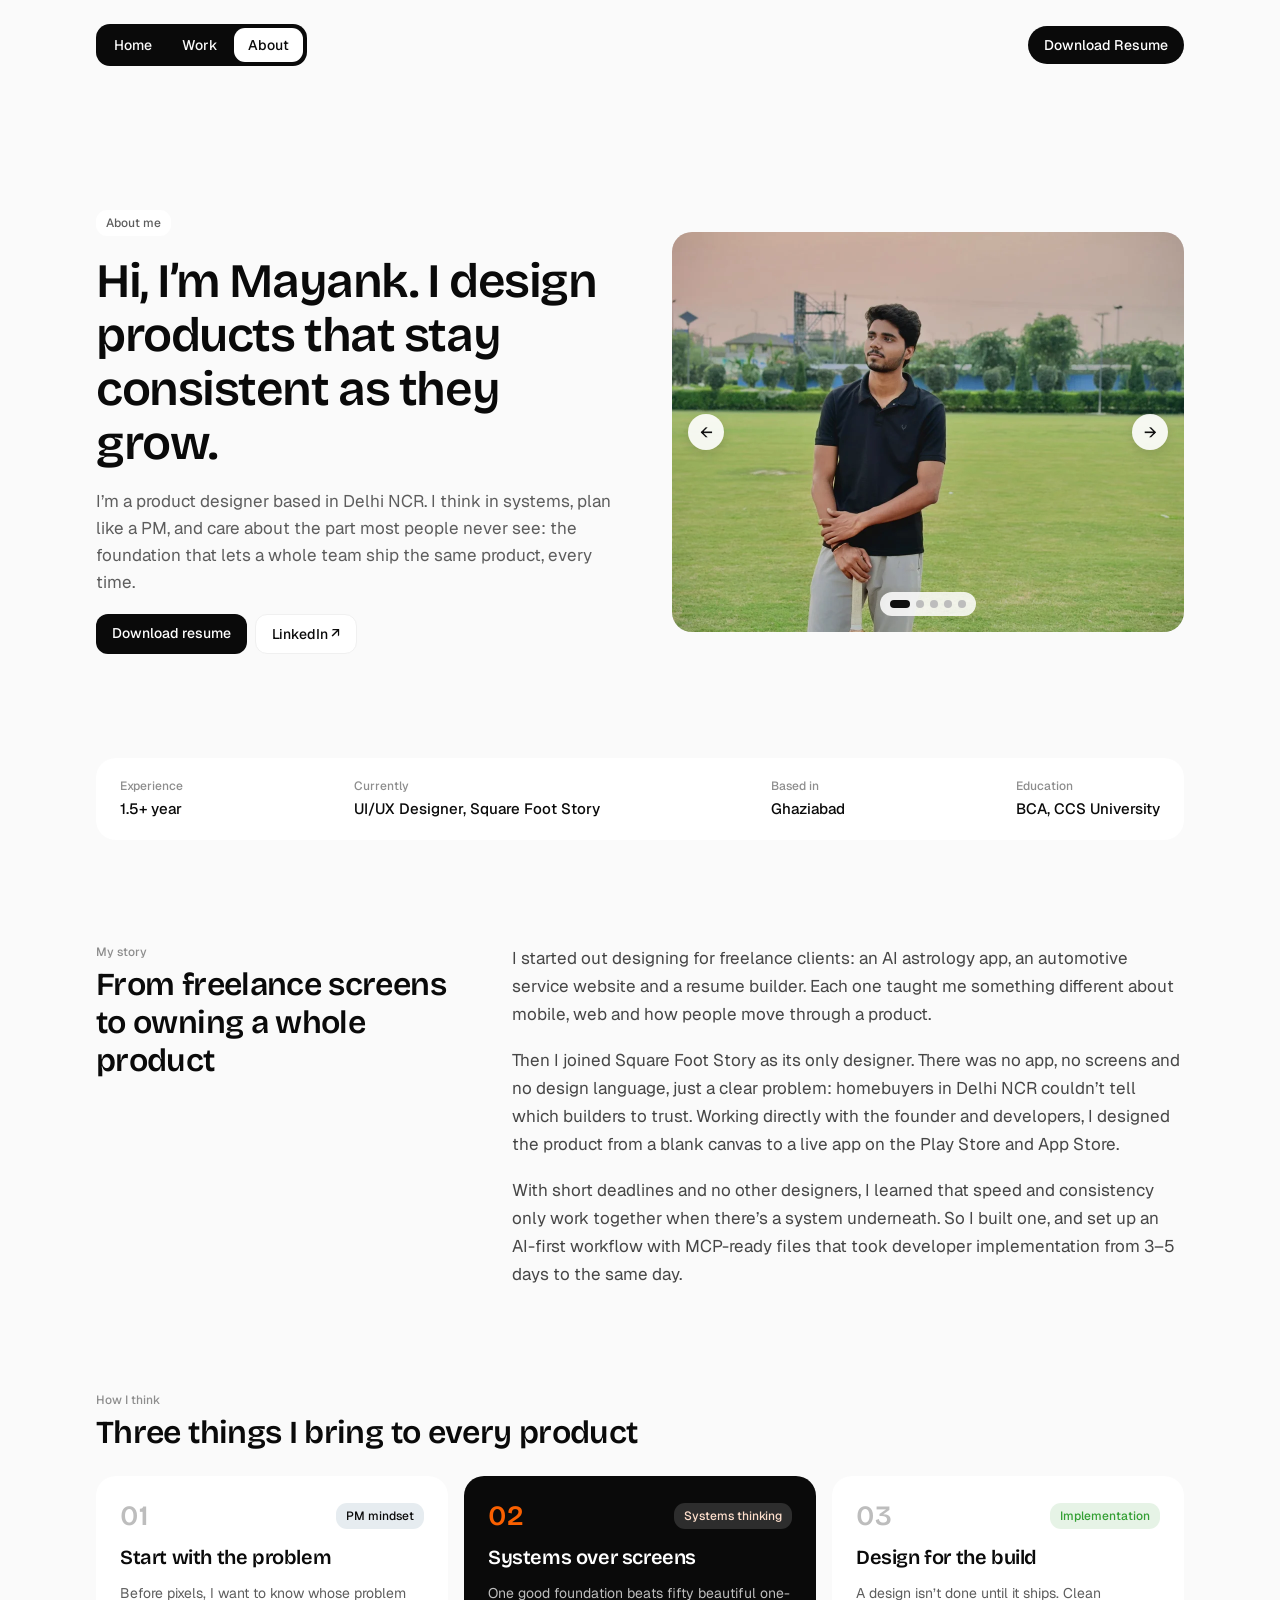
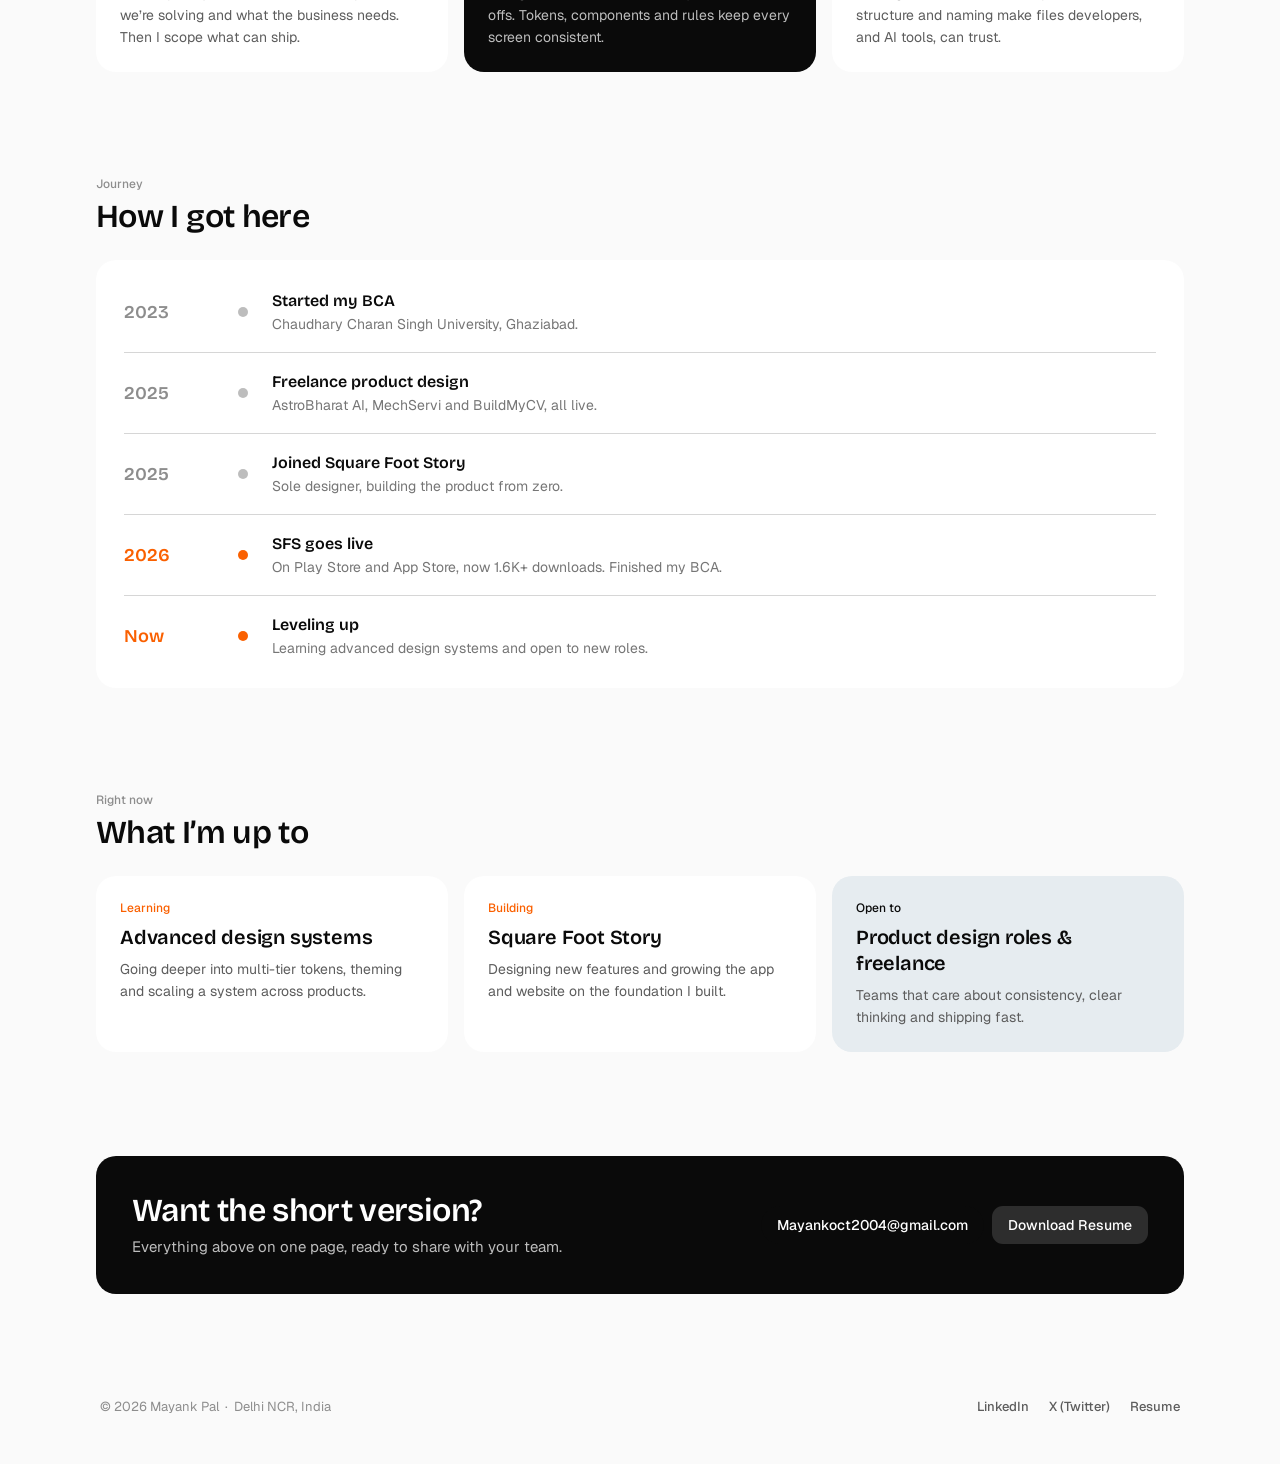
==== about.html @ 00a578c9 "About: fill carousel with all five photos from the Figma component set (336:3354) Co-Authored-By: Cl" ====
<!DOCTYPE html>
<html lang="en">
<head>
  <meta charset="UTF-8">
  <meta name="viewport" content="width=device-width, initial-scale=1.0">
  <title>About — Mayank Pal</title>
  <meta name="description" content="Mayank Pal is a product designer in Delhi NCR who thinks in systems, plans like a PM, and designs products that stay consistent as they grow.">

  <!-- Fonts -->
  <link rel="preconnect" href="https://fonts.googleapis.com">
  <link rel="preconnect" href="https://fonts.gstatic.com" crossorigin>
  <link href="https://fonts.googleapis.com/css2?family=Bricolage+Grotesque:opsz,wght@12..96,200..800&family=Geist:wght@100..900&display=swap" rel="stylesheet">

  <!-- Base -->
  <link rel="stylesheet" href="css/base/reset.css">
  <link rel="stylesheet" href="css/base/tokens.css">
  <link rel="stylesheet" href="css/base/typography.css">
  <link rel="stylesheet" href="css/base/layout.css">

  <!-- Components -->
  <link rel="stylesheet" href="css/components/nav.css">
  <link rel="stylesheet" href="css/components/footer.css">
  <link rel="stylesheet" href="css/components/buttons.css">
  <link rel="stylesheet" href="css/components/carousel.css">

  <!-- Page -->
  <link rel="stylesheet" href="css/pages/about.css">
</head>
<body>
  <div class="page page--about">

    <header class="nav">
      <nav class="nav__tabs" aria-label="Main">
        <a class="nav__tab" href="index.html">Home</a>
        <a class="nav__tab" href="index.html#work">Work</a>
        <a class="nav__tab" href="about.html" aria-current="page">About</a>
      </nav>
      <a class="button button--primary button--pill" href="assets/docs/resume.pdf" download>Download Resume</a>
    </header>

    <main class="page__main">

      <!-- ============ Hero ============ -->
      <section class="about-hero">
        <div class="about-hero__text">
          <span class="about-hero__chip">About me</span>
          <h1 class="about-hero__title">Hi, I’m Mayank. I design products that stay consistent as they grow.</h1>
          <p class="about-hero__intro">I’m a product designer based in Delhi NCR. I think in systems, plan like a PM, and care about the part most people never see: the foundation that lets a whole team ship the same product, every time.</p>
          <div class="button-group">
            <a class="button button--primary" href="assets/docs/resume.pdf" download>Download resume</a>
            <a class="button button--secondary" href="#">LinkedIn ↗</a>
          </div>
        </div>

        <!-- Photo carousel (Figma component set 336:3354, Count=5): one photo per slide.
             To add or swap a photo, save it in assets/images/about/ (1024 × 800 works best)
             and add or edit a <li class="carousel__slide"> line. Dots and arrows update on their own. -->
        <section class="carousel about-hero__carousel" data-carousel aria-label="Photos of Mayank" tabindex="0">
          <ul class="carousel__track">
            <li class="carousel__slide"><img class="carousel__image" src="assets/images/about/photo-1.webp" alt="Mayank standing on a cricket ground in a black polo shirt" draggable="false"></li>
            <li class="carousel__slide"><img class="carousel__image" src="assets/images/about/photo-2.webp" alt="Mayank in a white shirt leaning on a railing, with green mountains behind him" draggable="false" loading="lazy"></li>
            <li class="carousel__slide"><img class="carousel__image" src="assets/images/about/photo-3.webp" alt="A laptop showing Mayank’s Case Studies design in Figma" draggable="false" loading="lazy"></li>
            <li class="carousel__slide"><img class="carousel__image" src="assets/images/about/photo-4.webp" alt="Mayank at his desk editing on a monitor, captioned “Friday looked like this”" draggable="false" loading="lazy"></li>
            <li class="carousel__slide"><img class="carousel__image" src="assets/images/about/photo-5.webp" alt="A desk at night with a monitor and a glowing lamp" draggable="false" loading="lazy"></li>
          </ul>
          <button class="carousel__arrow carousel__arrow--prev" type="button" aria-label="Previous photo">←</button>
          <button class="carousel__arrow carousel__arrow--next" type="button" aria-label="Next photo">→</button>
          <div class="carousel__dots"></div>
        </section>
      </section>

      <!-- ============ Quick facts ============ -->
      <dl class="about-facts">
        <div class="about-facts__item"><dt class="about-facts__label">Experience</dt><dd class="about-facts__value">1.5+ year</dd></div>
        <div class="about-facts__item"><dt class="about-facts__label">Currently</dt><dd class="about-facts__value">UI/UX Designer, Square Foot Story</dd></div>
        <div class="about-facts__item"><dt class="about-facts__label">Based in</dt><dd class="about-facts__value">Ghaziabad</dd></div>
        <div class="about-facts__item"><dt class="about-facts__label">Education</dt><dd class="about-facts__value">BCA, CCS University</dd></div>
      </dl>

      <!-- ============ My story ============ -->
      <section class="about-story">
        <div class="about-head">
          <p class="about-eyebrow">My story</p>
          <h2 class="about-title">From freelance screens to owning a whole product</h2>
        </div>
        <div class="about-story__body">
          <p>I started out designing for freelance clients: an AI astrology app, an automotive service website and a resume builder. Each one taught me something different about mobile, web and how people move through a product.</p>
          <p>Then I joined Square Foot Story as its only designer. There was no app, no screens and no design language, just a clear problem: homebuyers in Delhi NCR couldn’t tell which builders to trust. Working directly with the founder and developers, I designed the product from a blank canvas to a live app on the Play Store and App Store.</p>
          <p>With short deadlines and no other designers, I learned that speed and consistency only work together when there’s a system underneath. So I built one, and set up an AI-first workflow with MCP-ready files that took developer implementation from 3–5 days to the same day.</p>
        </div>
      </section>

      <!-- ============ How I think ============ -->
      <section class="about-section">
        <div class="about-head">
          <p class="about-eyebrow">How I think</p>
          <h2 class="about-title">Three things I bring to every product</h2>
        </div>
        <ul class="about-cards">
          <li class="about-principle">
            <div class="about-principle__top"><span class="about-principle__number">01</span><span class="about-principle__chip about-principle__chip--blue">PM mindset</span></div>
            <h3 class="about-principle__title">Start with the problem</h3>
            <p class="about-principle__text">Before pixels, I want to know whose problem we’re solving and what the business needs. Then I scope what can ship.</p>
          </li>
          <li class="about-principle about-principle--dark">
            <div class="about-principle__top"><span class="about-principle__number">02</span><span class="about-principle__chip about-principle__chip--dark">Systems thinking</span></div>
            <h3 class="about-principle__title">Systems over screens</h3>
            <p class="about-principle__text">One good foundation beats fifty beautiful one-offs. Tokens, components and rules keep every screen consistent.</p>
          </li>
          <li class="about-principle">
            <div class="about-principle__top"><span class="about-principle__number">03</span><span class="about-principle__chip about-principle__chip--green">Implementation</span></div>
            <h3 class="about-principle__title">Design for the build</h3>
            <p class="about-principle__text">A design isn’t done until it ships. Clean structure and naming make files developers, and AI tools, can trust.</p>
          </li>
        </ul>
      </section>

      <!-- ============ Journey ============ -->
      <section class="about-section">
        <div class="about-head">
          <p class="about-eyebrow">Journey</p>
          <h2 class="about-title">How I got here</h2>
        </div>
        <ol class="about-timeline">
          <li class="about-timeline__step">
            <span class="about-timeline__year">2023</span>
            <img class="about-timeline__dot" src="assets/images/about/timeline-dot.svg" alt="">
            <div class="about-timeline__text"><h3 class="about-timeline__title">Started my BCA</h3><p class="about-timeline__description">Chaudhary Charan Singh University, Ghaziabad.</p></div>
          </li>
          <li class="about-timeline__step">
            <span class="about-timeline__year">2025</span>
            <img class="about-timeline__dot" src="assets/images/about/timeline-dot.svg" alt="">
            <div class="about-timeline__text"><h3 class="about-timeline__title">Freelance product design</h3><p class="about-timeline__description">AstroBharat AI, MechServi and BuildMyCV, all live.</p></div>
          </li>
          <li class="about-timeline__step">
            <span class="about-timeline__year">2025</span>
            <img class="about-timeline__dot" src="assets/images/about/timeline-dot.svg" alt="">
            <div class="about-timeline__text"><h3 class="about-timeline__title">Joined Square Foot Story</h3><p class="about-timeline__description">Sole designer, building the product from zero.</p></div>
          </li>
          <li class="about-timeline__step about-timeline__step--current">
            <span class="about-timeline__year">2026</span>
            <img class="about-timeline__dot" src="assets/images/about/timeline-dot-current.svg" alt="">
            <div class="about-timeline__text"><h3 class="about-timeline__title">SFS goes live</h3><p class="about-timeline__description">On Play Store and App Store, now 1.6K+ downloads. Finished my BCA.</p></div>
          </li>
          <li class="about-timeline__step about-timeline__step--current">
            <span class="about-timeline__year">Now</span>
            <img class="about-timeline__dot" src="assets/images/about/timeline-dot-current.svg" alt="">
            <div class="about-timeline__text"><h3 class="about-timeline__title">Leveling up</h3><p class="about-timeline__description">Learning advanced design systems and open to new roles.</p></div>
          </li>
        </ol>
      </section>

      <!-- ============ Right now ============ -->
      <section class="about-section">
        <div class="about-head">
          <p class="about-eyebrow">Right now</p>
          <h2 class="about-title">What I’m up to</h2>
        </div>
        <ul class="about-cards">
          <li class="about-now">
            <p class="about-now__label">Learning</p>
            <h3 class="about-now__title">Advanced design systems</h3>
            <p class="about-now__text">Going deeper into multi-tier tokens, theming and scaling a system across products.</p>
          </li>
          <li class="about-now">
            <p class="about-now__label">Building</p>
            <h3 class="about-now__title">Square Foot Story</h3>
            <p class="about-now__text">Designing new features and growing the app and website on the foundation I built.</p>
          </li>
          <li class="about-now about-now--highlight">
            <p class="about-now__label">Open to</p>
            <h3 class="about-now__title">Product design roles &amp; freelance</h3>
            <p class="about-now__text">Teams that care about consistency, clear thinking and shipping fast.</p>
          </li>
        </ul>
      </section>

      <!-- ============ Resume call-to-action ============ -->
      <section class="about-cta">
        <div class="about-cta__text">
          <h2 class="about-cta__title">Want the short version?</h2>
          <p class="about-cta__description">Everything above on one page, ready to share with your team.</p>
        </div>
        <div class="button-group">
          <a class="button button--primary button--pill" href="mailto:Mayankoct2004@gmail.com">Mayankoct2004@gmail.com</a>
          <a class="button about-cta__download" href="assets/docs/resume.pdf" download>Download Resume</a>
        </div>
      </section>
    </main>

    <footer class="footer">
      <p class="footer__text">© 2026 Mayank Pal  ·  Delhi NCR, India</p>
      <nav class="footer__links" aria-label="Social">
        <a class="footer__link" href="#">LinkedIn</a>
        <a class="footer__link" href="#">X (Twitter)</a>
        <a class="footer__link" href="assets/docs/resume.pdf" download>Resume</a>
      </nav>
    </footer>

  </div>

  <script src="js/main.js"></script>
  <script src="js/carousel.js"></script>
</body>
</html>
---- css/base/tokens.css ----
/* Design tokens: the only place for raw colour, font, spacing, radius and shadow values. */

:root {
  /* ---------- Colour palette (names match the Figma design system) ---------- */
  --color-white: #FFFFFF;

  --color-grey-50: #FAFAFA;
  --color-grey-100: #D6D6D6;
  --color-grey-200: #BDBDBD;
  --color-grey-300: #A6A6A6;
  --color-grey-400: #8D8D8D;
  --color-grey-500: #767676;
  --color-grey-600: #5D5D5D;
  --color-grey-700: #464646;
  --color-grey-800: #2D2D2D;
  --color-grey-900: #0A0A0A;

  --color-orange-50: #FFF0E6;
  --color-orange-100: #FEDFCC;
  --color-orange-200: #FED0B3;
  --color-orange-300: #FDBF99;
  --color-orange-400: #FDB080;
  --color-orange-500: #FC9F66;
  --color-orange-600: #FC904D;
  --color-orange-700: #FB8033;
  --color-orange-800: #FB701A;
  --color-orange-900: #FA6000;

  --color-yellow-50: #FEF8EC;
  --color-yellow-100: #FDF0D8;
  --color-yellow-200: #FBE1B1;
  --color-yellow-300: #F9D38B;
  --color-yellow-400: #F7C464;
  --color-yellow-500: #F5B53D;
  --color-yellow-600: #DDA438;
  --color-yellow-700: #AE822E;
  --color-yellow-800: #7F5F23;
  --color-yellow-900: #503D19;

  --color-green-50: #E6F3E6;
  --color-green-100: #CCE7CC;
  --color-green-200: #B3DBB3;
  --color-green-300: #99CF99;
  --color-green-400: #80C380;
  --color-green-500: #66B766;
  --color-green-600: #4DAB4D;
  --color-green-700: #339F33;
  --color-green-800: #1A931A;
  --color-green-900: #008700;

  --color-red-50: #F9E6E6;
  --color-red-100: #F2CCCC;
  --color-red-200: #ECB3B3;
  --color-red-300: #E59999;
  --color-red-400: #DE8080;
  --color-red-500: #D76666;
  --color-red-600: #D14D4D;
  --color-red-700: #CA3333;
  --color-red-800: #C41A1A;
  --color-red-900: #BD0000;

  --color-blue-50: #E6ECF0;
  --color-blue-100: #CCDCF2;
  --color-blue-200: #B3CCEC;
  --color-blue-300: #99BAE5;
  --color-blue-400: #80A9DE;
  --color-blue-500: #6697D7;
  --color-blue-600: #4D86D1;
  --color-blue-700: #3375CA;
  --color-blue-800: #1A64C4;
  --color-blue-900: #0052BD;

  --color-purple-50: #EFE5FF;
  --color-purple-100: #DFCCFF;
  --color-purple-200: #BE99FF;
  --color-purple-300: #9E66FF;
  --color-purple-400: #7E33FF;
  --color-purple-500: #5D00FF;
  --color-purple-600: #4B00CC;
  --color-purple-700: #380099;
  --color-purple-800: #250066;
  --color-purple-900: #130033;

  /* ---------- Colour roles ---------- */
  --color-primary: var(--color-blue-900);
  --color-page: var(--color-grey-50);
  --color-surface: var(--color-white);
  --color-text: var(--color-grey-900);
  --color-text-strong: #111111;
  --color-text-dark: var(--color-grey-800);
  --color-text-body: var(--color-grey-600);
  --color-text-muted: var(--color-grey-500);
  --color-text-subtle: var(--color-grey-400);
  --color-text-separator: #8C8C8C;
  --color-border: #F0F0F0;
  --color-border-soft: #EFEFEF;
  --color-border-swatch: #EAEAEA;
  --color-border-row: #ECECEC;
  --color-divider: var(--color-grey-100);
  --color-link: var(--color-primary);

  /* ---------- Mockup colours (phone bezels, browser windows, stat chips) ---------- */
  --color-bezel: #F4F3F2;
  --color-browser-border: #E6E6E6;
  --color-browser-border-cool: #E6E6EC;
  --color-browser-bar: #F5F5F6;
  --color-browser-bar-cool: #F5F5F7;
  --color-shot-border: #E8E8E8;
  --color-shot-bar: #F4F4F4;
  --color-week-bg: #F1EAFF;
  --color-week-text: #6A2BD9;
  --color-glass: rgba(255, 255, 255, 0.7);
  --color-glass-strong: rgba(255, 255, 255, 0.75);
  --color-tab-hover: rgba(255, 255, 255, 0.12);
  --color-carousel-bg: #EDEDED;
  --color-carousel-arrow: rgba(255, 255, 255, 0.9);
  --color-carousel-dots: rgba(255, 255, 255, 0.85);
  --color-mechservi-red: #CC0003;
  --color-mechservi-red-light: #FFE0E0;

  /* Square Foot Story case study: feature mockup colours */
  --color-mock-border: #EDEDED;
  --color-mock-chip-border: #DDDDDD;
  --color-mock-text-1: #333333;
  --color-mock-text-2: #444444;
  --color-mock-text-3: #555555;
  --color-mock-text-4: #6B6B6B;
  --color-mock-text-5: #7A7A7A;
  --color-mock-text-6: #9A9A9A;
  --color-mock-amber: #F5A833;
  --color-mock-amber-track: #F1E3CC;
  --color-mock-amber-dark: #D97A00;
  --color-mock-amber-light: #FFF4E2;
  --color-mock-green: #2EA44F;
  --color-mock-green-dark: #1E8E3E;
  --color-mock-green-light: #E6F6EA;
  --color-mock-green-border: #34A853;
  --color-mock-green-bg: #F6FCF7;
  --color-mock-red: #D93025;
  --color-mock-red-light: #FDECEC;
  --color-mock-bar-empty: #E5DED4;
  --color-feature-credibility: #FFEDD6;
  --color-feature-tracking: #FEECD5;
  --color-feature-calculators: #EEF6F0;
  --color-outcomes-border: #F1E6D6;
  --color-outcomes-card-border: #EFE6DA;
  --gradient-alert: linear-gradient(to right, #FF962A, #F5B33D);

  /* ---------- Card cover gradients ---------- */
  --gradient-sfs: linear-gradient(148.65deg, #FFF0E6 0%, #FCFAF7 35.714%, #E6ECF0 71.429%);
  --gradient-sfs-mobile: linear-gradient(132.72deg, #FFF0E6 0%, #FCFAF7 35.714%, #E6ECF0 71.429%);
  --gradient-sfs-hero: linear-gradient(145.64deg, #FFF0E6 0%, #FCFAF7 35.714%, #E6ECF0 71.429%);
  --gradient-astro: linear-gradient(150deg, #FFF3EA 0%, #FAF8F6 39.286%, #F2EEF0 71.429%);
  --gradient-astro-panel-1: linear-gradient(140.9deg, #FFF4EA 7.143%, #FFE2CF 78.571%);
  --gradient-astro-panel-2: linear-gradient(140.9deg, #FFF6E8 7.143%, #FBE3C4 78.571%);
  --gradient-astro-panel-1-mobile: linear-gradient(117deg, #FFF4EA 7.143%, #FFE2CF 78.571%);
  --gradient-astro-panel-2-mobile: linear-gradient(117deg, #FFF6E8 7.143%, #FBE3C4 78.571%);
  --gradient-mechservi: linear-gradient(150deg, #FFF2F2 0%, #FAF8F8 42.857%, #F1F1F3 71.429%);
  --gradient-buildmycv: linear-gradient(161.99deg, #F3EFFD 0%, #F8F7FB 42.857%, #F1F1F4 71.429%);
  --gradient-buildmycv-mobile: linear-gradient(145.25deg, #F3EFFD 0%, #F8F7FB 42.857%, #F1F1F4 71.429%);
  --gradient-buildmycv-hero-mobile: linear-gradient(146.46deg, #F3EFFD 0%, #F8F7FB 42.857%, #F1F1F4 71.429%);

  /* ---------- Fonts ---------- */
  --font-heading: "Bricolage Grotesque", sans-serif;
  --font-body: "Geist", sans-serif;
  --font-stat: "Anton", sans-serif;
  --font-sfs-app: "DM Sans", sans-serif; /* the Square Foot Story app's own font */

  --font-weight-regular: 400;
  --font-weight-medium: 500;
  --font-weight-semibold: 600;
  --font-weight-bold: 700;

  --font-size-8: 8px;
  --font-size-9: 9px;
  --font-size-10: 10px;
  --font-size-11: 11px;
  --font-size-12: 12px;
  --font-size-13: 13px;
  --font-size-14: 14px;
  --font-size-15: 15px;
  --font-size-16: 16px;
  --font-size-17: 17px;
  --font-size-18: 18px;
  --font-size-19: 19px;
  --font-size-20: 20px;
  --font-size-22: 22px;
  --font-size-24: 24px;
  --font-size-26: 26px;
  --font-size-28: 28px;
  --font-size-30: 30px;
  --font-size-32: 32px;
  --font-size-34: 34px;
  --font-size-36: 36px;
  --font-size-40: 40px;
  --font-size-48: 48px;
  --font-size-56: 56px;
  --font-size-64: 64px;

  /* ---------- Spacing (Figma Space/Space-N) ---------- */
  --space-2: 2px;
  --space-4: 4px;
  --space-5: 5px;
  --space-6: 6px;
  --space-7: 7px;
  --space-8: 8px;
  --space-9: 9px;
  --space-10: 10px;
  --space-11: 11px;
  --space-12: 12px;
  --space-14: 14px;
  --space-18: 18px;
  --space-16: 16px;
  --space-20: 20px;
  --space-22: 22px;
  --space-24: 24px;
  --space-28: 28px;
  --space-32: 32px;
  --space-36: 36px;
  --space-40: 40px;
  --space-48: 48px;
  --space-56: 56px;
  --space-64: 64px;
  --space-72: 72px;
  --space-88: 88px;
  --space-96: 96px;
  --space-104: 104px;
  --space-112: 112px;

  /* ---------- Radius (Figma Corner/radius-N) ---------- */
  --radius-4: 4px;
  --radius-6: 6px;
  --radius-8: 8px;
  --radius-10: 10px;
  --radius-11: 11px;
  --radius-12: 12px;
  --radius-14: 14px;
  --radius-16: 16px;
  --radius-20: 20px;
  --radius-24: 24px;
  --radius-round: 1000px;

  /* ---------- Shadows ---------- */
  --shadow-phone: 0 18em 40em rgba(51, 38, 26, 0.1);
  --shadow-bezel: 0 2em 4em rgba(0, 0, 0, 0.06), 0 16em 30em -4em rgba(64, 31, 13, 0.16);
  --shadow-browser-warm: 0 2em 4em rgba(0, 0, 0, 0.06), 0 18em 40em -6em rgba(77, 13, 13, 0.16);
  --shadow-browser-cool: 0 2em 4em rgba(0, 0, 0, 0.06), 0 18em 40em -6em rgba(51, 26, 102, 0.16);
  --shadow-stat: 0 10em 24em rgba(77, 13, 13, 0.18);
  --shadow-card-hover: 0 12px 32px -12px rgba(10, 10, 10, 0.18);
  --shadow-mock-warm: 0 2em 6em rgba(0, 0, 0, 0.12), 0 20em 40em -8em rgba(51, 26, 0, 0.22);
  --shadow-mock-soft: 0 2em 6em rgba(0, 0, 0, 0.08), 0 14em 30em -6em rgba(51, 26, 0, 0.16);
  --shadow-mock-cool: 0 2em 6em rgba(0, 0, 0, 0.07), 0 14em 30em -6em rgba(26, 38, 51, 0.14);
  --shadow-outcome-card: 0 8px 24px rgba(77, 51, 13, 0.06);
  --shadow-shot: 0 16px 40px rgba(26, 26, 26, 0.08);
  --shadow-phone-warm: 0 17.1em 38em rgba(89, 26, 13, 0.14);
  --shadow-carousel-arrow: 0 4px 12px rgba(0, 0, 0, 0.12);

  /* ---------- Layout ---------- */
  --page-max-width: 1440px;

  /* ---------- Motion ---------- */
  --ease-in-out: cubic-bezier(0.5, 0, 0.5, 1);
}
---- css/base/typography.css ----
/* Heading and body text styles. */

body {
  background: var(--color-page);
  color: var(--color-text);
  font-family: var(--font-body);
  -webkit-font-smoothing: antialiased;
}

/* Bricolage headings use a fixed optical size of 14, as set in Figma */
h1,
h2,
h3 {
  font-family: var(--font-heading);
  font-variation-settings: "opsz" 14;
}

h1 {
  font-size: var(--font-size-56);
  font-weight: var(--font-weight-semibold);
}

/* Section heading: small grey eyebrow + title (+ optional description) */
.section-head {
  display: flex;
  flex-direction: column;
  gap: var(--space-4);
}

.section-head__eyebrow {
  color: var(--color-text-subtle);
  font-size: var(--font-size-12);
  font-weight: var(--font-weight-medium);
  line-height: 16px;
}

.section-head__title {
  font-size: var(--font-size-24);
  font-weight: var(--font-weight-semibold);
  line-height: 30px;
  letter-spacing: -0.72px;
}

.section-head__description {
  color: var(--color-text-muted);
  font-size: var(--font-size-14);
  line-height: 21px;
}
---- css/base/layout.css ----
/* Page layout: container, section spacing and grid helpers. */

/* Wraps header, main and footer on every page */
.page {
  max-width: var(--page-max-width);
  margin: 0 auto;
  padding: var(--space-24) var(--space-96) var(--space-40);
  display: flex;
  flex-direction: column;
  gap: var(--space-88);
}

/* Stacks the sections inside <main> with the same gap */
.page__main {
  display: flex;
  flex-direction: column;
  gap: var(--space-88);
}

/* Two equal columns that stack on mobile */
.grid-2 {
  display: grid;
  grid-template-columns: 1fr 1fr;
  gap: var(--space-16);
}

/* Small laptops: narrow the side padding before the mobile layout kicks in */
@media (max-width: 1100px) {
  .page {
    padding-right: var(--space-40);
    padding-left: var(--space-40);
  }
}

@media (max-width: 767px) {
  .page {
    padding: var(--space-16) var(--space-20) var(--space-32);
    gap: var(--space-56);
  }

  .page__main {
    gap: var(--space-56);
  }

  .grid-2 {
    grid-template-columns: 1fr;
  }
}
---- css/components/nav.css ----
/* Top navigation bar, shared by every page. */

.nav {
  display: flex;
  align-items: center;
  justify-content: space-between;
  gap: var(--space-16);
}

/* Black pill holding the page tabs */
.nav__tabs {
  display: flex;
  gap: var(--space-2);
  padding: var(--space-4);
  background: var(--color-grey-900);
  border-radius: var(--radius-14);
}

.nav__tab {
  padding: var(--space-7) var(--space-14);
  border-radius: var(--radius-11);
  color: var(--color-grey-50);
  font-size: var(--font-size-14);
  font-weight: var(--font-weight-medium);
  line-height: 20px;
  transition: background 0.2s;
}

.nav__tab:hover {
  background: var(--color-tab-hover);
}

/* The tab for the page you're on (set with aria-current="page") */
.nav__tab[aria-current="page"] {
  background: var(--color-white);
  color: var(--color-grey-900);
}

/* Case study pages: a "← Project" back tab sits first and stays highlighted */
.nav__tab--back {
  background: var(--color-white);
  color: var(--color-grey-900);
  white-space: pre;
}

.nav__tab--back:hover {
  background: var(--color-white);
}

@media (max-width: 767px) {
  /* On phones, case study pages show only the back tab */
  .nav__tabs:has(.nav__tab--back) .nav__tab:not(.nav__tab--back) {
    display: none;
  }

  .nav__tab {
    padding: var(--space-6) var(--space-10);
    font-size: var(--font-size-13);
  }

  .nav .button {
    padding: var(--space-8) var(--space-12);
    font-size: var(--font-size-13);
  }
}
---- css/components/footer.css ----
/* Site footer, shared by every page. */

.footer {
  display: flex;
  flex-wrap: wrap;
  align-items: center;
  justify-content: space-between;
  padding: 0 var(--space-4);
  font-size: var(--font-size-13);
  line-height: 18px;
}

.footer__text {
  color: var(--color-text-subtle);
  white-space: pre;
}

.footer__links {
  display: flex;
  gap: var(--space-20);
  color: var(--color-text-body);
  font-weight: var(--font-weight-medium);
}

.footer__link:hover {
  color: var(--color-text);
}

@media (max-width: 767px) {
  .footer {
    flex-direction: column;
  }
}
---- css/components/buttons.css ----
/* Buttons and button-style links. */

.button {
  display: inline-flex;
  justify-content: center;
  padding: var(--space-9) var(--space-16);
  border-radius: var(--radius-12);
  font-size: var(--font-size-14);
  font-weight: var(--font-weight-medium);
  line-height: 20px;
  white-space: nowrap;
  transition: opacity 0.2s, transform 0.2s;
}

.button:hover {
  opacity: 0.85;
}

.button:active {
  transform: scale(0.98);
}

/* Black */
.button--primary {
  background: var(--color-grey-900);
  color: var(--color-white);
}

/* White with a light border */
.button--secondary {
  background: var(--color-surface);
  color: var(--color-text);
  border: 1px solid var(--color-border);
}

/* White without a border (for coloured backgrounds) */
.button--white {
  background: var(--color-white);
  color: var(--color-text);
}

/* Fully rounded ends */
.button--pill {
  border-radius: 240px;
}

/* A row of buttons */
.button-group {
  display: flex;
  flex-wrap: wrap;
  gap: var(--space-8);
}
---- css/components/carousel.css ----
/* Photo carousel used on the About page. Swipe, drag, use the arrows or tap a dot (behaviour in js/carousel.js). */

.carousel {
  /* 1 Figma pixel of the 512 × 400 design, so the controls shrink with the carousel on phones */
  --u: calc(100cqw / 512);
  position: relative;
  container-type: inline-size;
  overflow: hidden;
  aspect-ratio: 512 / 400;
  background: var(--color-carousel-bg);
  border-radius: var(--radius-20);
}

/* The slides sit side by side; the track scrolls and snaps to one slide at a time */
.carousel__track {
  display: flex;
  height: 100%;
  margin: 0;
  padding: 0;
  overflow-x: auto;
  list-style: none;
  scroll-snap-type: x mandatory;
  scrollbar-width: none;
  cursor: grab;
}

.carousel__track::-webkit-scrollbar {
  display: none;
}

.carousel__track.is-dragging {
  cursor: grabbing;
  scroll-snap-type: none;
}

.carousel__slide {
  flex: 0 0 100%;
  scroll-snap-align: start;
}

.carousel__image {
  width: 100%;
  height: 100%;
  object-fit: cover;
  pointer-events: none;
  user-select: none;
}

/* Round arrow buttons on the left and right */
.carousel__arrow {
  position: absolute;
  top: 50%;
  translate: 0 -50%;
  display: flex;
  align-items: center;
  justify-content: center;
  width: calc(36 * var(--u));
  height: calc(36 * var(--u));
  padding: 0;
  background: var(--color-carousel-arrow);
  border: 0;
  border-radius: var(--radius-round);
  box-shadow: var(--shadow-carousel-arrow);
  color: var(--color-text-strong);
  font-family: var(--font-body);
  font-size: calc(16 * var(--u));
  font-weight: var(--font-weight-medium);
  cursor: pointer;
}

.carousel__arrow--prev { left: calc(16 * var(--u)); }
.carousel__arrow--next { right: calc(16 * var(--u)); }

.carousel__arrow:focus-visible,
.carousel__dot:focus-visible {
  outline: 2px solid var(--color-primary);
  outline-offset: 2px;
}

/* Dots pill at the bottom; the current dot is wider and dark */
.carousel__dots {
  position: absolute;
  bottom: calc(16 * var(--u));
  left: 50%;
  translate: -50% 0;
  display: flex;
  align-items: center;
  gap: calc(6 * var(--u));
  padding: calc(8 * var(--u)) calc(10 * var(--u));
  background: var(--color-carousel-dots);
  border-radius: var(--radius-round);
}

.carousel__dot {
  width: calc(8 * var(--u));
  height: calc(8 * var(--u));
  padding: 0;
  background: var(--color-grey-200);
  border: 0;
  border-radius: var(--radius-4);
  cursor: pointer;
  transition: width 0.2s, background 0.2s;
}

.carousel__dot[aria-current="true"] {
  width: calc(20 * var(--u));
  background: var(--color-text-strong);
}

/* With a single photo there is nothing to scroll, so hide the controls */
.carousel--single .carousel__arrow,
.carousel--single .carousel__dots {
  display: none;
}

.carousel--single .carousel__track {
  cursor: default;
}
---- css/pages/about.css ----
/* Styles for the About page (about.html). */

/* ==========================================================
   Page rhythm
   ========================================================== */
.page--about,
.page--about .page__main {
  gap: var(--space-104);
}

.page--about {
  padding-bottom: var(--space-48);
}

/* Small grey label above a section title */
.about-eyebrow {
  color: var(--color-text-subtle);
  font-size: var(--font-size-12);
  font-weight: var(--font-weight-medium);
  line-height: 16px;
}

.about-head {
  display: flex;
  flex-direction: column;
  gap: var(--space-6);
}

.about-title {
  max-width: 760px;
  font-size: var(--font-size-32);
  font-weight: var(--font-weight-semibold);
  line-height: 38px;
  letter-spacing: -0.64px;
}

.about-section {
  display: flex;
  flex-direction: column;
  gap: var(--space-24);
}

/* ==========================================================
   Hero: intro text + photo carousel
   ========================================================== */
.about-hero {
  display: flex;
  align-items: center;
  gap: var(--space-56);
  padding-top: var(--space-40);
}

.about-hero__text {
  flex: 1;
  min-width: 0;
  display: flex;
  flex-direction: column;
  align-items: flex-start;
  gap: var(--space-18);
}

.about-hero__chip {
  padding: var(--space-5) var(--space-10);
  background: var(--color-surface);
  border-radius: var(--radius-11);
  color: var(--color-text-body);
  font-size: var(--font-size-12);
  font-weight: var(--font-weight-medium);
  line-height: 16px;
}

.about-hero__title {
  font-size: var(--font-size-48);
  line-height: 54px;
  letter-spacing: -1.44px;
}

.about-hero__intro {
  color: var(--color-text-body);
  font-size: var(--font-size-17);
  line-height: 27px;
}

.about-hero__carousel {
  flex-shrink: 0;
  width: 512px;
}

/* ==========================================================
   Quick facts
   ========================================================== */
.about-facts {
  display: flex;
  justify-content: space-between;
  gap: var(--space-16);
  margin: 0;
  padding: var(--space-20) var(--space-24);
  background: var(--color-surface);
  border-radius: var(--radius-20);
  font-weight: var(--font-weight-medium);
}

.about-facts__item {
  display: flex;
  flex-direction: column;
  gap: var(--space-4);
}

.about-facts__label {
  color: var(--color-text-subtle);
  font-size: var(--font-size-12);
  line-height: 16px;
}

.about-facts__value {
  margin: 0;
  font-size: var(--font-size-15);
  line-height: 22px;
}

/* ==========================================================
   My story
   ========================================================== */
.about-story {
  display: flex;
  align-items: flex-start;
  gap: var(--space-56);
}

.about-story .about-head {
  flex-shrink: 0;
  width: 360px;
}

.about-story__body {
  flex: 1;
  min-width: 0;
  display: flex;
  flex-direction: column;
  gap: var(--space-18);
  color: var(--color-grey-700);
  font-size: var(--font-size-17);
  line-height: 28px;
}

/* ==========================================================
   How I think: three principle cards
   ========================================================== */
.about-cards {
  display: flex;
  gap: var(--space-16);
}

.about-principle {
  flex: 1;
  display: flex;
  flex-direction: column;
  gap: var(--space-12);
  padding: var(--space-24);
  background: var(--color-surface);
  border-radius: var(--radius-20);
}

.about-principle__top {
  display: flex;
  align-items: center;
  justify-content: space-between;
  gap: var(--space-12);
}

.about-principle__number {
  color: var(--color-grey-200);
  font-family: var(--font-heading);
  font-variation-settings: "opsz" 14;
  font-size: var(--font-size-28);
  font-weight: var(--font-weight-semibold);
  line-height: 32px;
}

.about-principle__chip {
  padding: var(--space-5) var(--space-10);
  border-radius: var(--radius-11);
  font-size: var(--font-size-12);
  font-weight: var(--font-weight-medium);
  line-height: 16px;
  white-space: nowrap;
}

.about-principle__chip--blue  { background: var(--color-blue-50); color: var(--color-grey-900); }
.about-principle__chip--dark  { background: var(--color-grey-800); color: var(--color-orange-100); }
.about-principle__chip--green { background: var(--color-green-50); color: var(--color-green-700); }

.about-principle__title {
  font-size: var(--font-size-20);
  font-weight: var(--font-weight-semibold);
  line-height: 26px;
  letter-spacing: -0.4px;
}

.about-principle__text {
  color: var(--color-text-body);
  font-size: var(--font-size-14);
  line-height: 22px;
}

/* The middle card is dark */
.about-principle--dark {
  background: var(--color-grey-900);
}

.about-principle--dark .about-principle__number { color: var(--color-orange-900); }
.about-principle--dark .about-principle__title  { color: var(--color-white); }
.about-principle--dark .about-principle__text   { color: var(--color-grey-200); }

/* ==========================================================
   Journey: timeline
   ========================================================== */
.about-timeline {
  margin: 0;
  padding: var(--space-12) var(--space-28);
  background: var(--color-surface);
  border-radius: var(--radius-20);
  list-style: none;
}

.about-timeline__step {
  display: flex;
  align-items: center;
  gap: var(--space-24);
  padding: var(--space-18) 0;
  border-bottom: 1px solid var(--color-divider);
}

.about-timeline__step:last-child {
  border-bottom: 0;
}

.about-timeline__year {
  flex-shrink: 0;
  width: 90px;
  color: var(--color-text-subtle);
  font-family: var(--font-heading);
  font-variation-settings: "opsz" 14;
  font-size: var(--font-size-18);
  font-weight: var(--font-weight-semibold);
  line-height: 24px;
}

.about-timeline__step--current .about-timeline__year {
  color: var(--color-orange-900);
}

.about-timeline__dot {
  flex-shrink: 0;
  width: 10px;
  height: 10px;
}

.about-timeline__text {
  display: flex;
  flex-direction: column;
  gap: var(--space-2);
}

.about-timeline__title {
  font-size: var(--font-size-16);
  font-weight: var(--font-weight-semibold);
  line-height: 22px;
}

.about-timeline__description {
  color: var(--color-text-muted);
  font-size: var(--font-size-14);
  line-height: 20px;
}

/* ==========================================================
   Right now: three status cards
   ========================================================== */
.about-now {
  flex: 1;
  display: flex;
  flex-direction: column;
  gap: var(--space-8);
  padding: var(--space-24);
  background: var(--color-surface);
  border-radius: var(--radius-20);
}

.about-now--highlight {
  background: var(--color-blue-50);
}

.about-now__label {
  color: var(--color-orange-900);
  font-size: var(--font-size-12);
  font-weight: var(--font-weight-medium);
  line-height: 16px;
}

.about-now--highlight .about-now__label {
  color: var(--color-grey-900);
}

.about-now__title {
  font-size: var(--font-size-20);
  font-weight: var(--font-weight-semibold);
  line-height: 26px;
  letter-spacing: -0.2px;
}

.about-now__text {
  color: var(--color-text-body);
  font-size: var(--font-size-14);
  line-height: 22px;
}

/* ==========================================================
   "Want the short version?" call-to-action
   ========================================================== */
.about-cta {
  display: flex;
  align-items: center;
  justify-content: space-between;
  gap: var(--space-24);
  padding: var(--space-36);
  background: var(--color-grey-900);
  border-radius: var(--radius-20);
}

.about-cta__text {
  display: flex;
  flex-direction: column;
  gap: var(--space-6);
}

.about-cta__title {
  color: var(--color-white);
  font-size: var(--font-size-32);
  font-weight: var(--font-weight-semibold);
  line-height: 38px;
  letter-spacing: -0.64px;
}

.about-cta__description {
  color: var(--color-grey-200);
  font-size: var(--font-size-15);
  line-height: 22px;
}

/* Download button: charcoal on the black panel */
.about-cta__download {
  background: var(--color-grey-800);
  border-radius: var(--radius-11);
  color: var(--color-white);
}

/* ==========================================================
   Mobile (matches the 402px Figma frame)
   ========================================================== */
@media (max-width: 767px) {
  .page--about,
  .page--about .page__main {
    gap: var(--space-64);
  }

  .page--about {
    padding-bottom: var(--space-32);
  }

  .page--about .footer {
    align-items: flex-start;
  }

  .about-title {
    font-size: var(--font-size-26);
    line-height: 31px;
    letter-spacing: -0.52px;
  }

  .about-hero {
    flex-direction: column;
    align-items: stretch;
    gap: var(--space-32);
  }

  .about-hero__title {
    font-size: var(--font-size-30);
    line-height: 34px;
    letter-spacing: -0.9px;
  }

  .about-hero__carousel {
    width: 100%;
  }

  .about-facts {
    flex-wrap: wrap;
    gap: var(--space-20) var(--space-16);
    padding: var(--space-20) var(--space-16);
  }

  .about-facts__item {
    flex: 0 0 calc(50% - var(--space-8));
  }

  .about-story {
    flex-direction: column;
    gap: var(--space-20);
  }

  .about-story .about-head {
    width: auto;
  }

  .about-cards {
    flex-direction: column;
    gap: var(--space-12);
  }

  .about-principle,
  .about-now {
    padding: var(--space-24) var(--space-20);
  }

  .about-principle__number {
    font-size: var(--font-size-22);
    line-height: 25px;
  }

  .about-principle__title {
    font-size: var(--font-size-18);
    line-height: 23px;
    letter-spacing: -0.36px;
  }

  .about-now__title {
    font-size: var(--font-size-18);
    line-height: 23px;
    letter-spacing: -0.18px;
  }

  .about-timeline__step {
    gap: var(--space-12);
  }

  .about-timeline__year {
    width: 44px;
  }

  .about-cta {
    flex-direction: column;
    align-items: flex-start;
    padding: var(--space-24) var(--space-20);
  }

  .about-cta__title {
    font-size: var(--font-size-26);
    line-height: 31px;
    letter-spacing: -0.52px;
  }

  .about-cta .button-group {
    gap: var(--space-10) var(--space-8);
  }
}
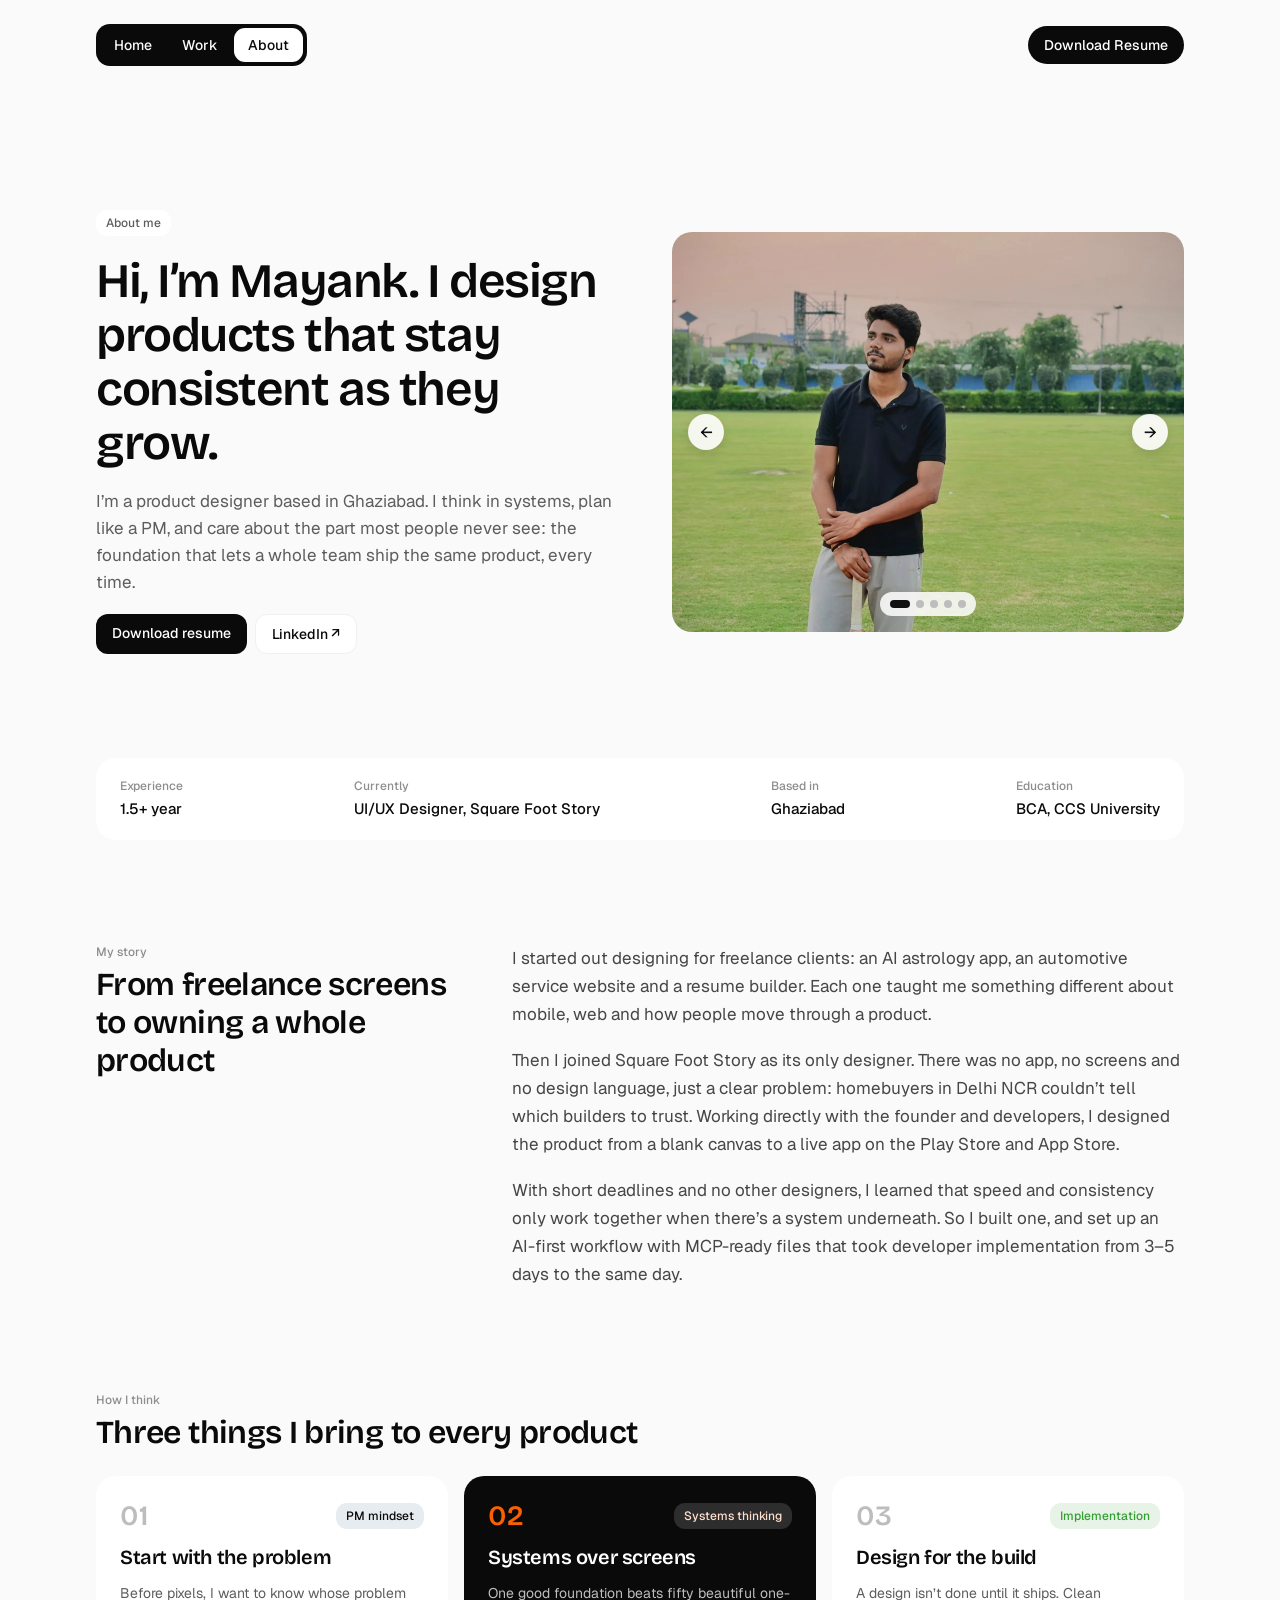
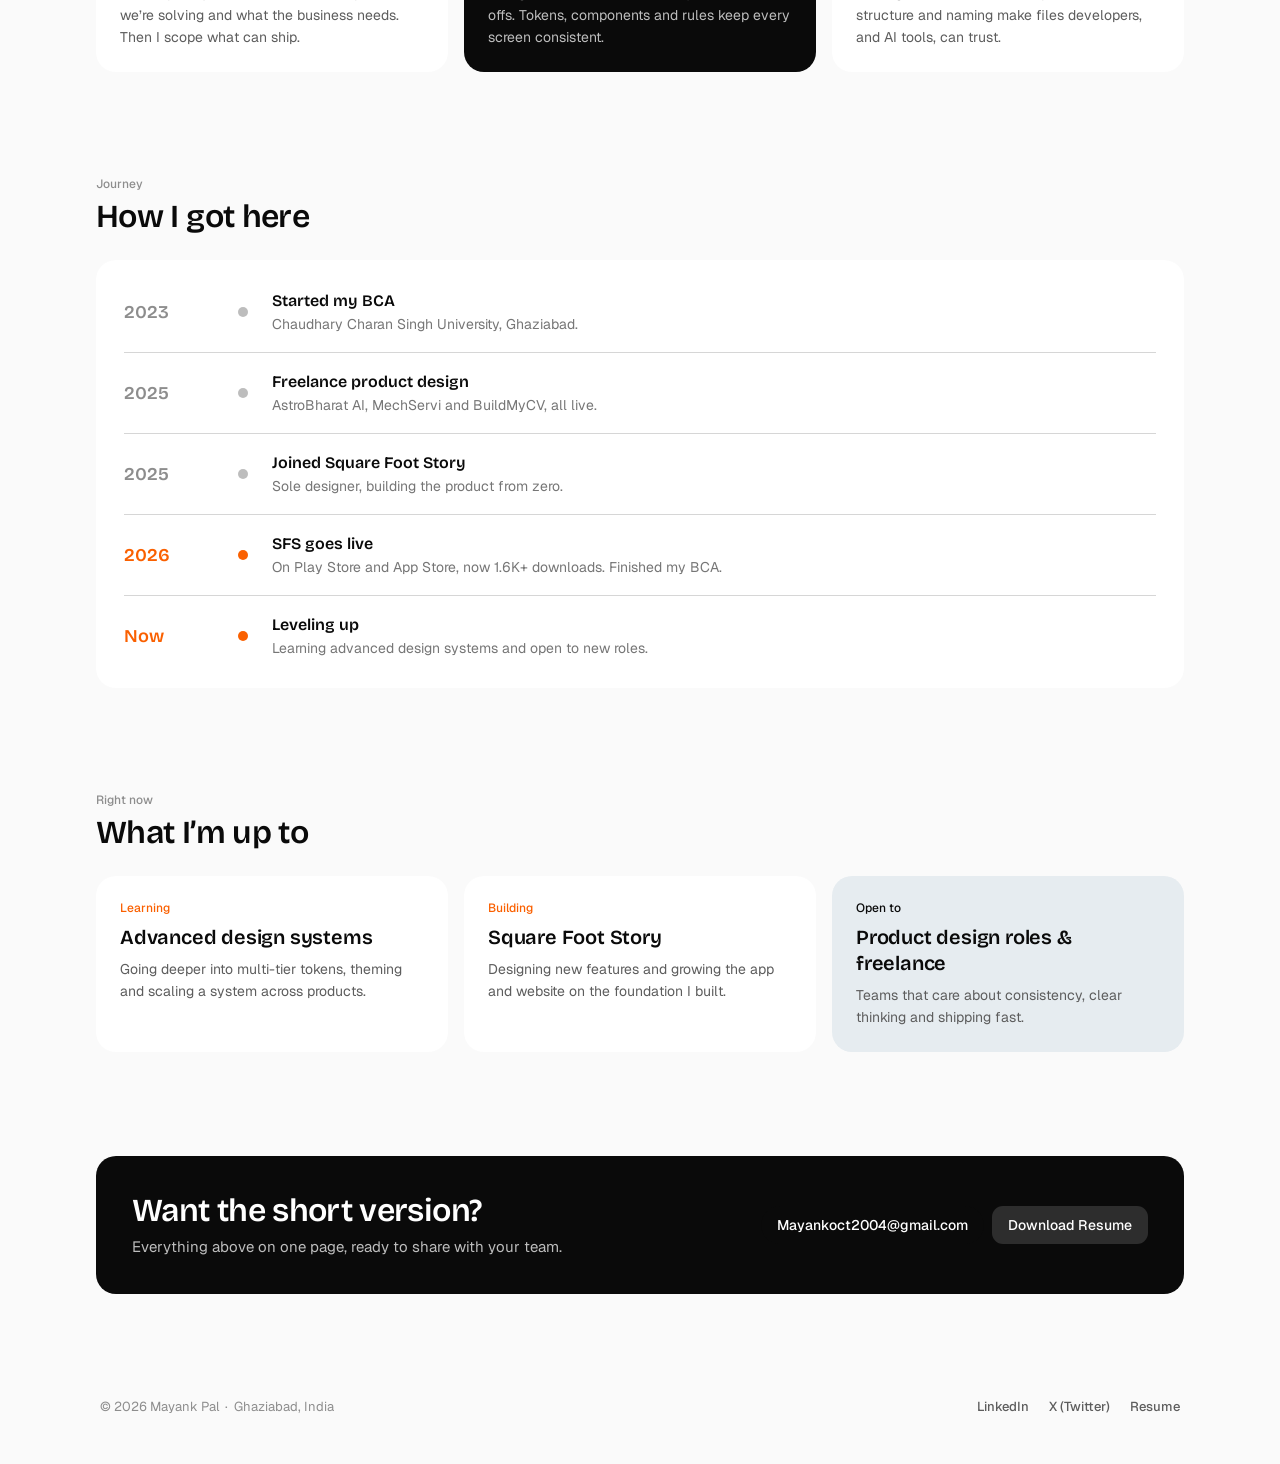
==== commit 52ef8d03: "Link every resume button to the Google Drive resume Co-Authored-By: Claude Opus 5.5 <noreply@anthrop" ====
--- a/about.html
+++ b/about.html
@@ -35,7 +35,7 @@
         <a class="nav__tab" href="index.html#work">Work</a>
         <a class="nav__tab" href="about.html" aria-current="page">About</a>
       </nav>
-      <a class="button button--primary button--pill" href="assets/docs/resume.pdf" download>Download Resume</a>
+      <a class="button button--primary button--pill" href="https://drive.google.com/file/d/1pGfPo5S6tZQHNDvkSLIIHLWtFSm-3a2L/view?usp=sharing" target="_blank" rel="noopener">Download Resume</a>
     </header>
 
     <main class="page__main">
@@ -45,9 +45,9 @@
         <div class="about-hero__text">
           <span class="about-hero__chip">About me</span>
           <h1 class="about-hero__title">Hi, I’m Mayank. I design products that stay consistent as they grow.</h1>
-          <p class="about-hero__intro">I’m a product designer based in Delhi NCR. I think in systems, plan like a PM, and care about the part most people never see: the foundation that lets a whole team ship the same product, every time.</p>
+          <p class="about-hero__intro">I’m a product designer based in Ghaziabad. I think in systems, plan like a PM, and care about the part most people never see: the foundation that lets a whole team ship the same product, every time.</p>
           <div class="button-group">
-            <a class="button button--primary" href="assets/docs/resume.pdf" download>Download resume</a>
+            <a class="button button--primary" href="https://drive.google.com/file/d/1pGfPo5S6tZQHNDvkSLIIHLWtFSm-3a2L/view?usp=sharing" target="_blank" rel="noopener">Download resume</a>
             <a class="button button--secondary" href="#">LinkedIn ↗</a>
           </div>
         </div>
@@ -183,17 +183,17 @@
         </div>
         <div class="button-group">
           <a class="button button--primary button--pill" href="mailto:Mayankoct2004@gmail.com">Mayankoct2004@gmail.com</a>
-          <a class="button about-cta__download" href="assets/docs/resume.pdf" download>Download Resume</a>
+          <a class="button about-cta__download" href="https://drive.google.com/file/d/1pGfPo5S6tZQHNDvkSLIIHLWtFSm-3a2L/view?usp=sharing" target="_blank" rel="noopener">Download Resume</a>
         </div>
       </section>
     </main>
 
     <footer class="footer">
-      <p class="footer__text">© 2026 Mayank Pal  ·  Delhi NCR, India</p>
+      <p class="footer__text">© 2026 Mayank Pal  ·  Ghaziabad, India</p>
       <nav class="footer__links" aria-label="Social">
         <a class="footer__link" href="#">LinkedIn</a>
         <a class="footer__link" href="#">X (Twitter)</a>
-        <a class="footer__link" href="assets/docs/resume.pdf" download>Resume</a>
+        <a class="footer__link" href="https://drive.google.com/file/d/1pGfPo5S6tZQHNDvkSLIIHLWtFSm-3a2L/view?usp=sharing" target="_blank" rel="noopener">Resume</a>
       </nav>
     </footer>
 
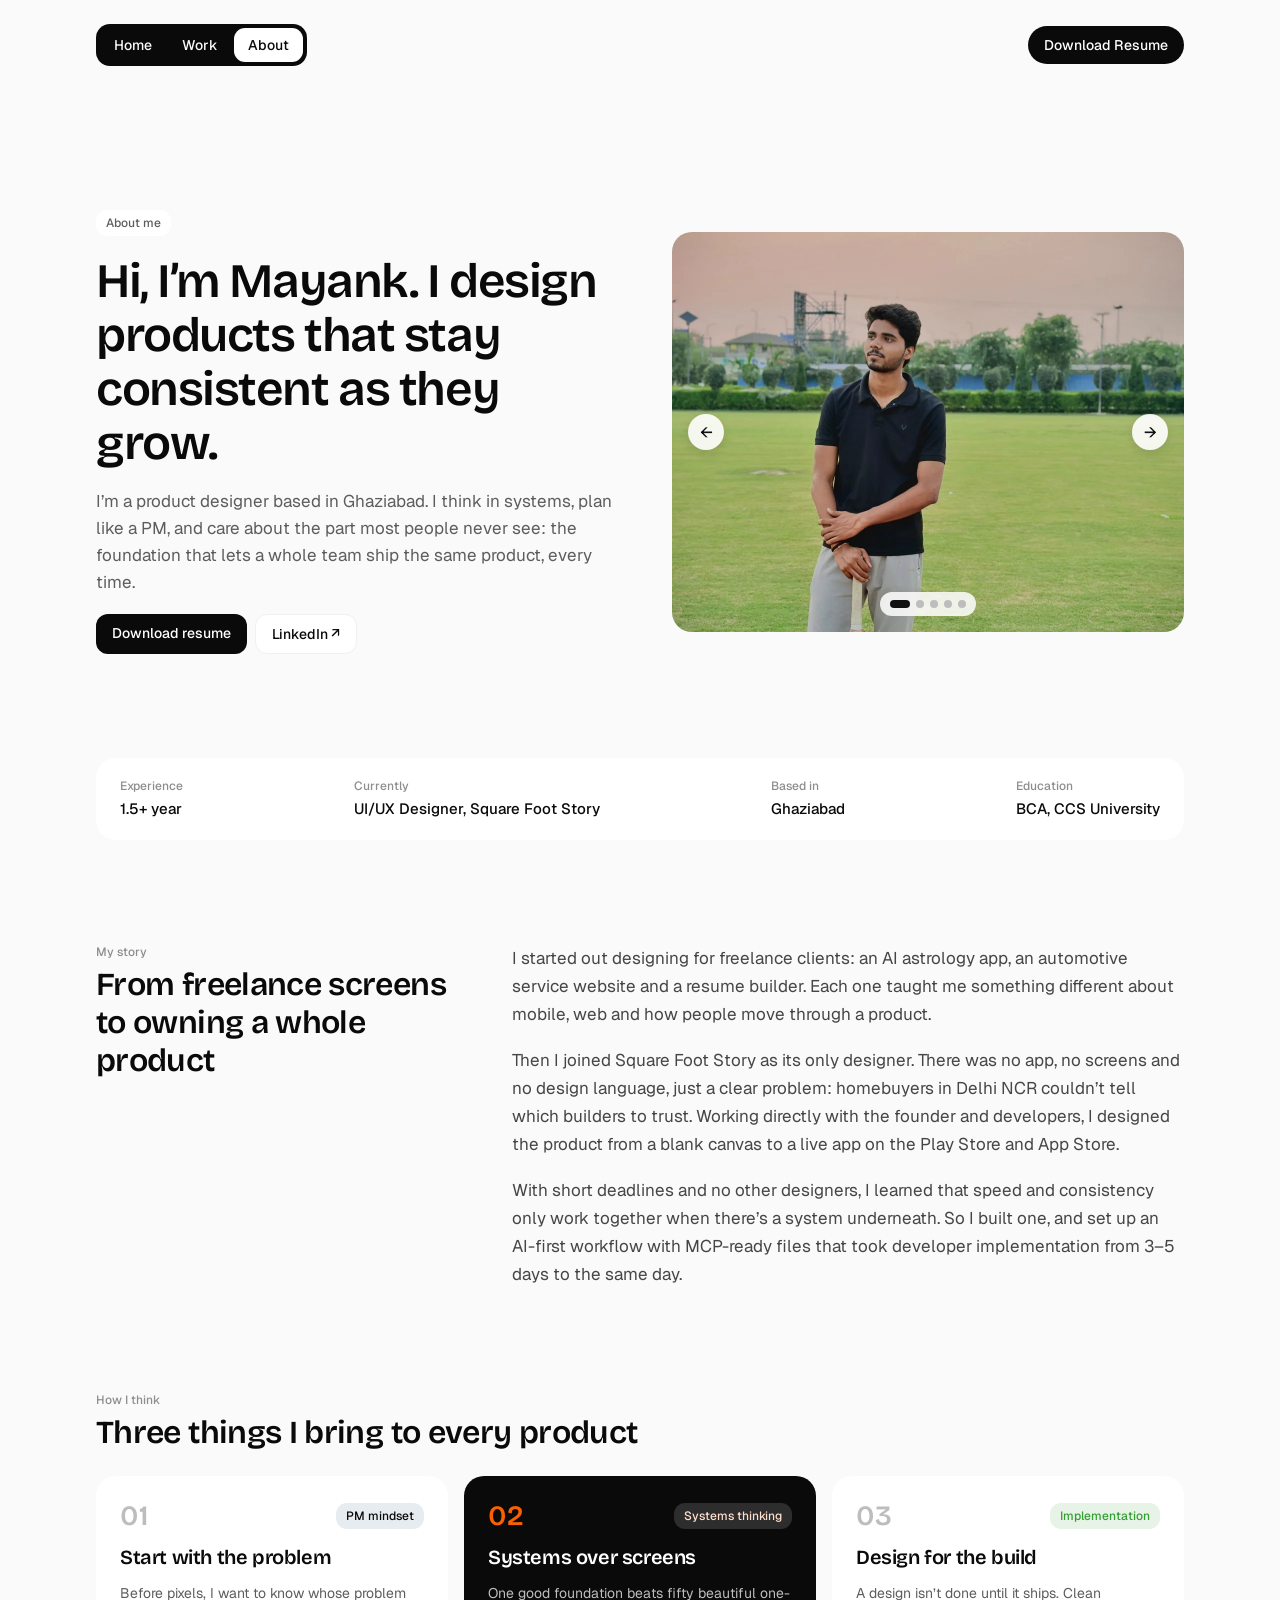
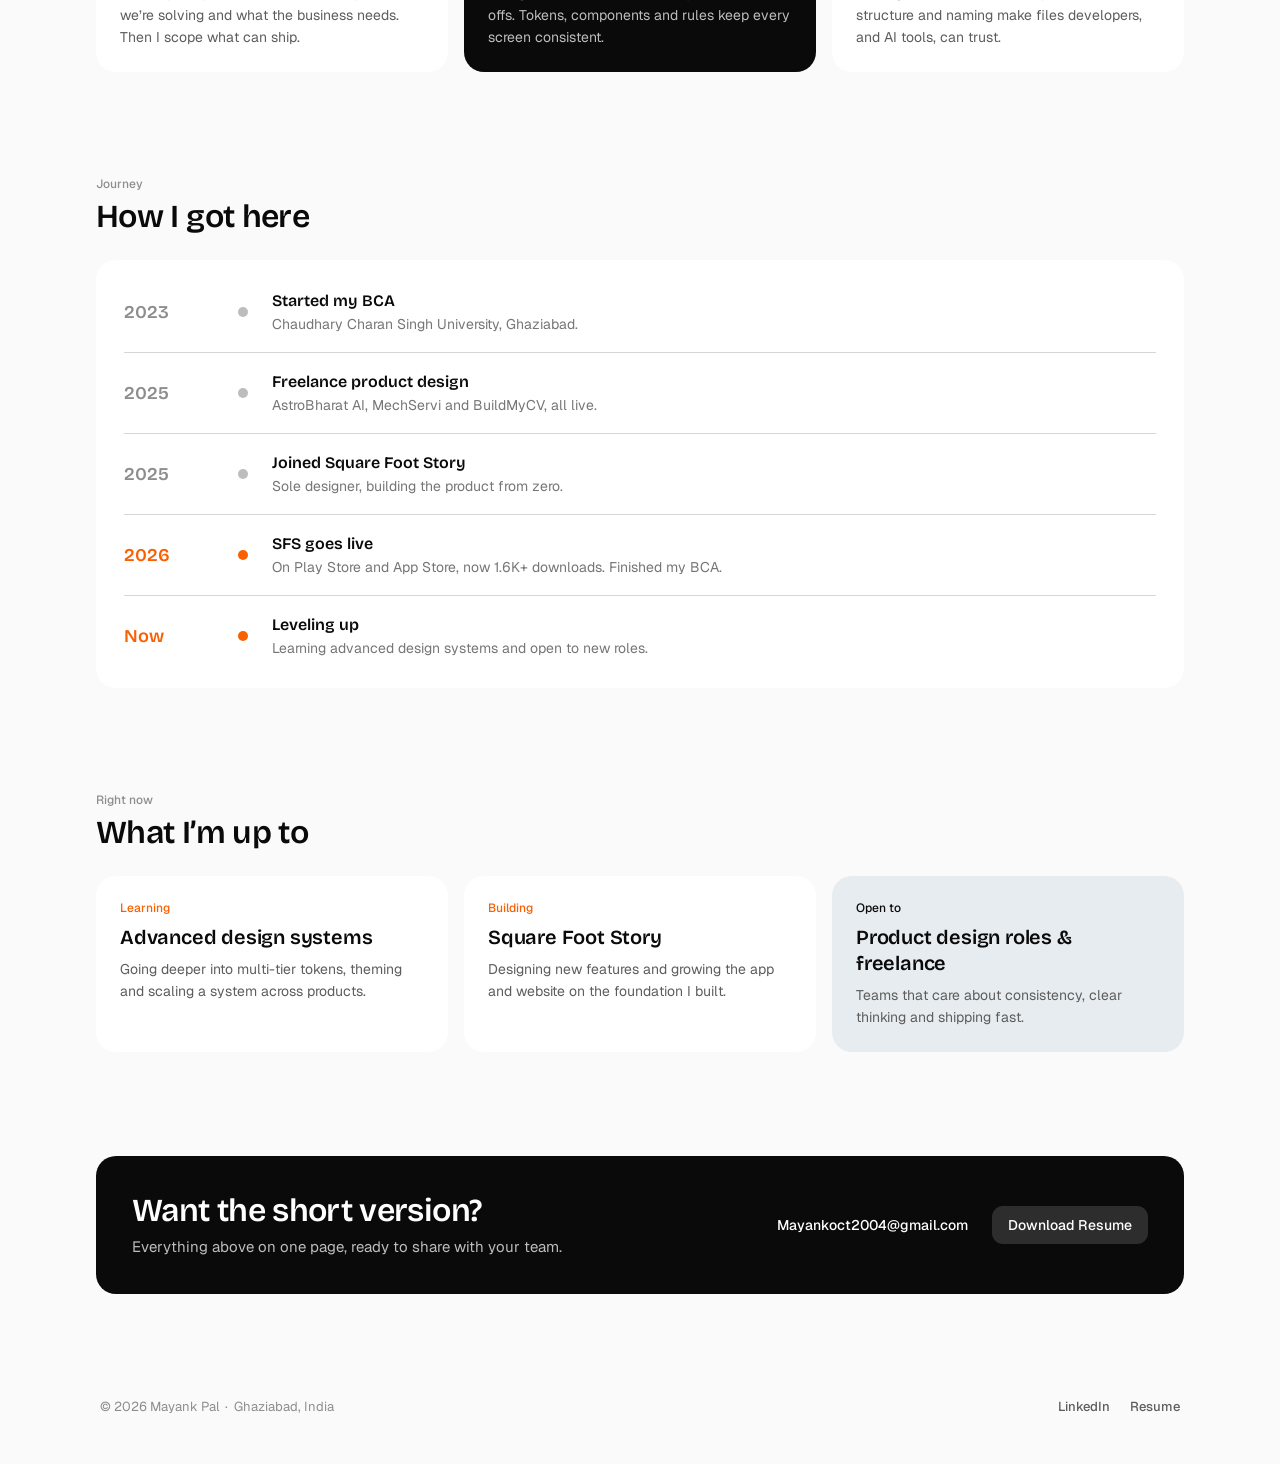
==== commit d1cfcfe1: "Link LinkedIn on every page and remove X (Twitter) Co-Authored-By: Claude Opus 5.5 <noreply@anthropi" ====
--- a/about.html
+++ b/about.html
@@ -48,7 +48,7 @@
           <p class="about-hero__intro">I’m a product designer based in Ghaziabad. I think in systems, plan like a PM, and care about the part most people never see: the foundation that lets a whole team ship the same product, every time.</p>
           <div class="button-group">
             <a class="button button--primary" href="https://drive.google.com/file/d/1pGfPo5S6tZQHNDvkSLIIHLWtFSm-3a2L/view?usp=sharing" target="_blank" rel="noopener">Download resume</a>
-            <a class="button button--secondary" href="#">LinkedIn ↗</a>
+            <a class="button button--secondary" href="https://www.linkedin.com/in/mayank8585" target="_blank" rel="noopener">LinkedIn ↗</a>
           </div>
         </div>
 
@@ -191,8 +191,7 @@
     <footer class="footer">
       <p class="footer__text">© 2026 Mayank Pal  ·  Ghaziabad, India</p>
       <nav class="footer__links" aria-label="Social">
-        <a class="footer__link" href="#">LinkedIn</a>
-        <a class="footer__link" href="#">X (Twitter)</a>
+        <a class="footer__link" href="https://www.linkedin.com/in/mayank8585" target="_blank" rel="noopener">LinkedIn</a>
         <a class="footer__link" href="https://drive.google.com/file/d/1pGfPo5S6tZQHNDvkSLIIHLWtFSm-3a2L/view?usp=sharing" target="_blank" rel="noopener">Resume</a>
       </nav>
     </footer>
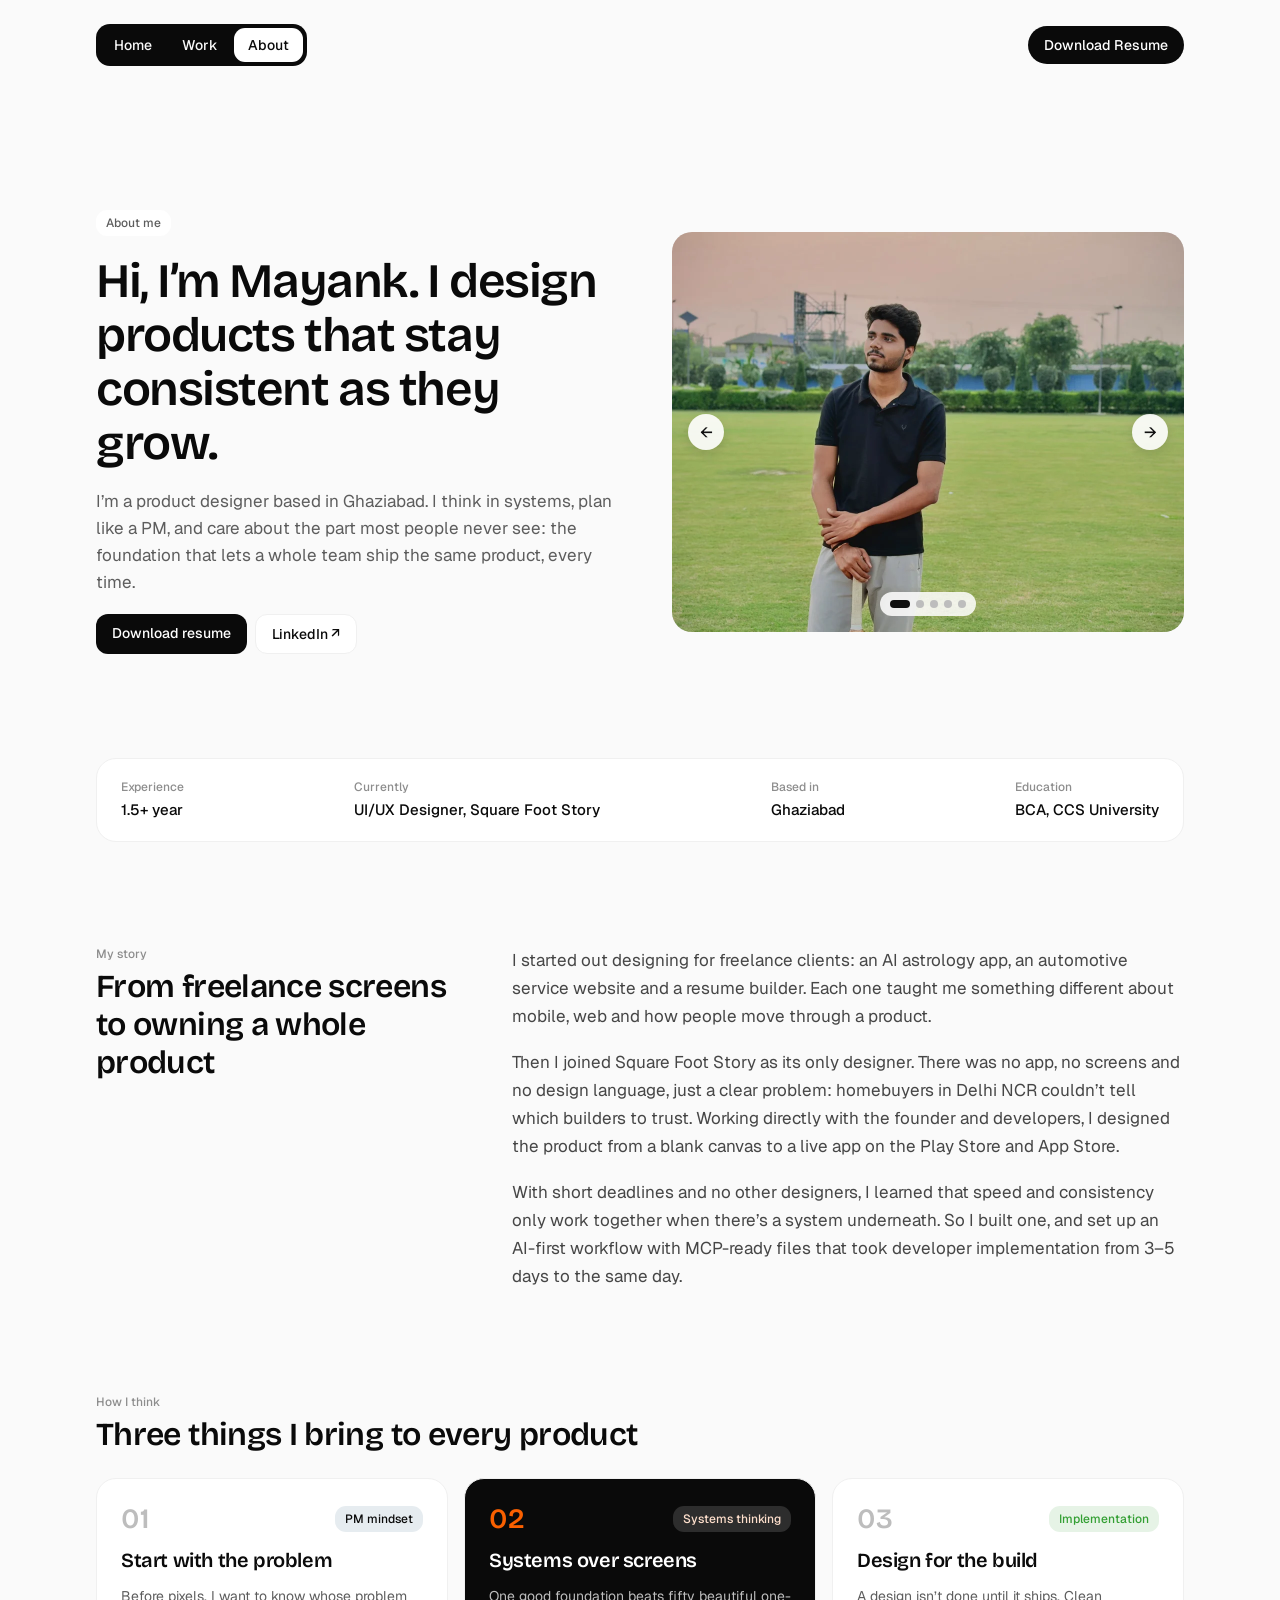
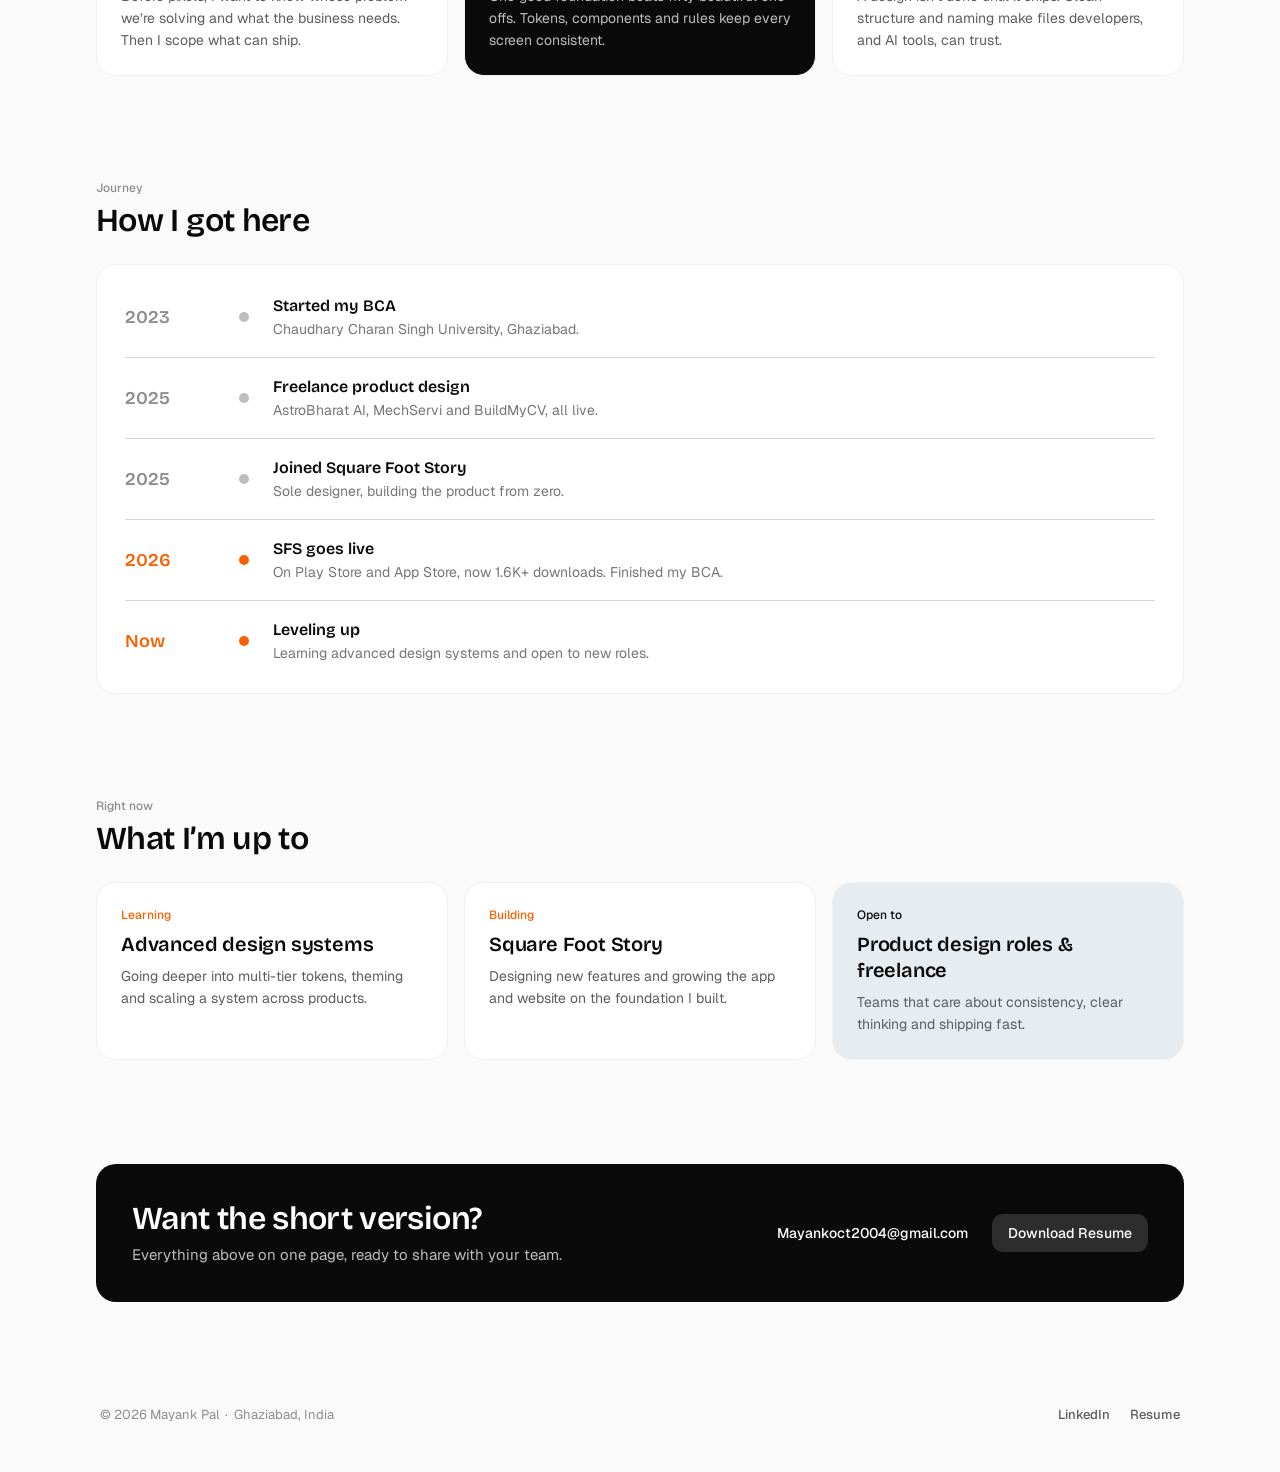
==== commit 8b239f4d: "Add favicon Co-Authored-By: Claude Opus 5.5 <noreply@anthropic.com>" ====
--- a/about.html
+++ b/about.html
@@ -5,6 +5,11 @@
   <meta name="viewport" content="width=device-width, initial-scale=1.0">
   <title>About — Mayank Pal</title>
   <meta name="description" content="Mayank Pal is a product designer in Delhi NCR who thinks in systems, plans like a PM, and designs products that stay consistent as they grow.">
+
+  <!-- Favicon -->
+  <link rel="icon" type="image/png" sizes="32x32" href="assets/icons/favicon-32.png">
+  <link rel="icon" type="image/png" sizes="512x512" href="assets/icons/icon-512.png">
+  <link rel="apple-touch-icon" sizes="180x180" href="assets/icons/apple-touch-icon.png">
 
   <!-- Fonts -->
   <link rel="preconnect" href="https://fonts.googleapis.com">
--- a/css/pages/about.css
+++ b/css/pages/about.css
@@ -98,6 +98,7 @@
   background: var(--color-surface);
   border-radius: var(--radius-20);
   font-weight: var(--font-weight-medium);
+  border: 1px solid var(--color-border);
 }
 
 .about-facts__item {
@@ -159,6 +160,7 @@
   padding: var(--space-24);
   background: var(--color-surface);
   border-radius: var(--radius-20);
+  border: 1px solid var(--color-border);
 }
 
 .about-principle__top {
@@ -221,6 +223,7 @@
   background: var(--color-surface);
   border-radius: var(--radius-20);
   list-style: none;
+  border: 1px solid var(--color-border);
 }
 
 .about-timeline__step {
@@ -285,6 +288,7 @@
   padding: var(--space-24);
   background: var(--color-surface);
   border-radius: var(--radius-20);
+  border: 1px solid var(--color-border);
 }
 
 .about-now--highlight {
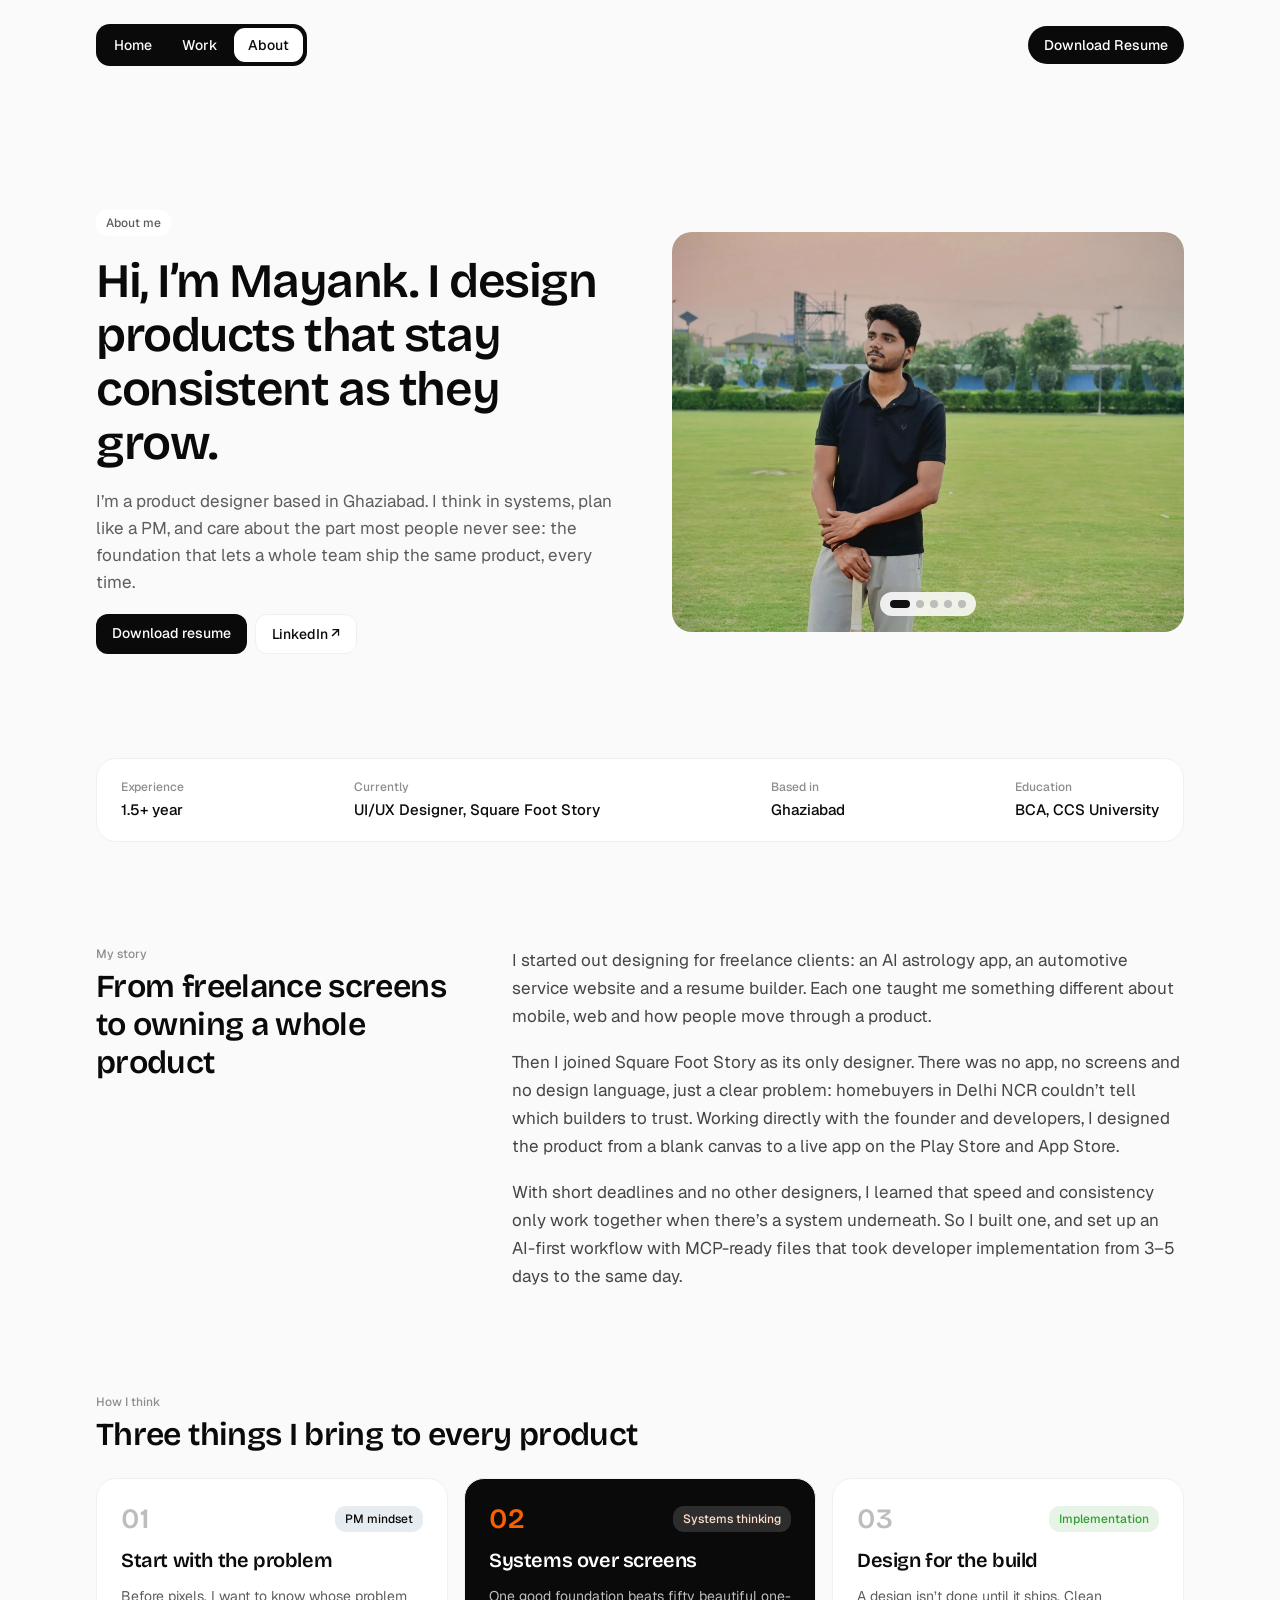
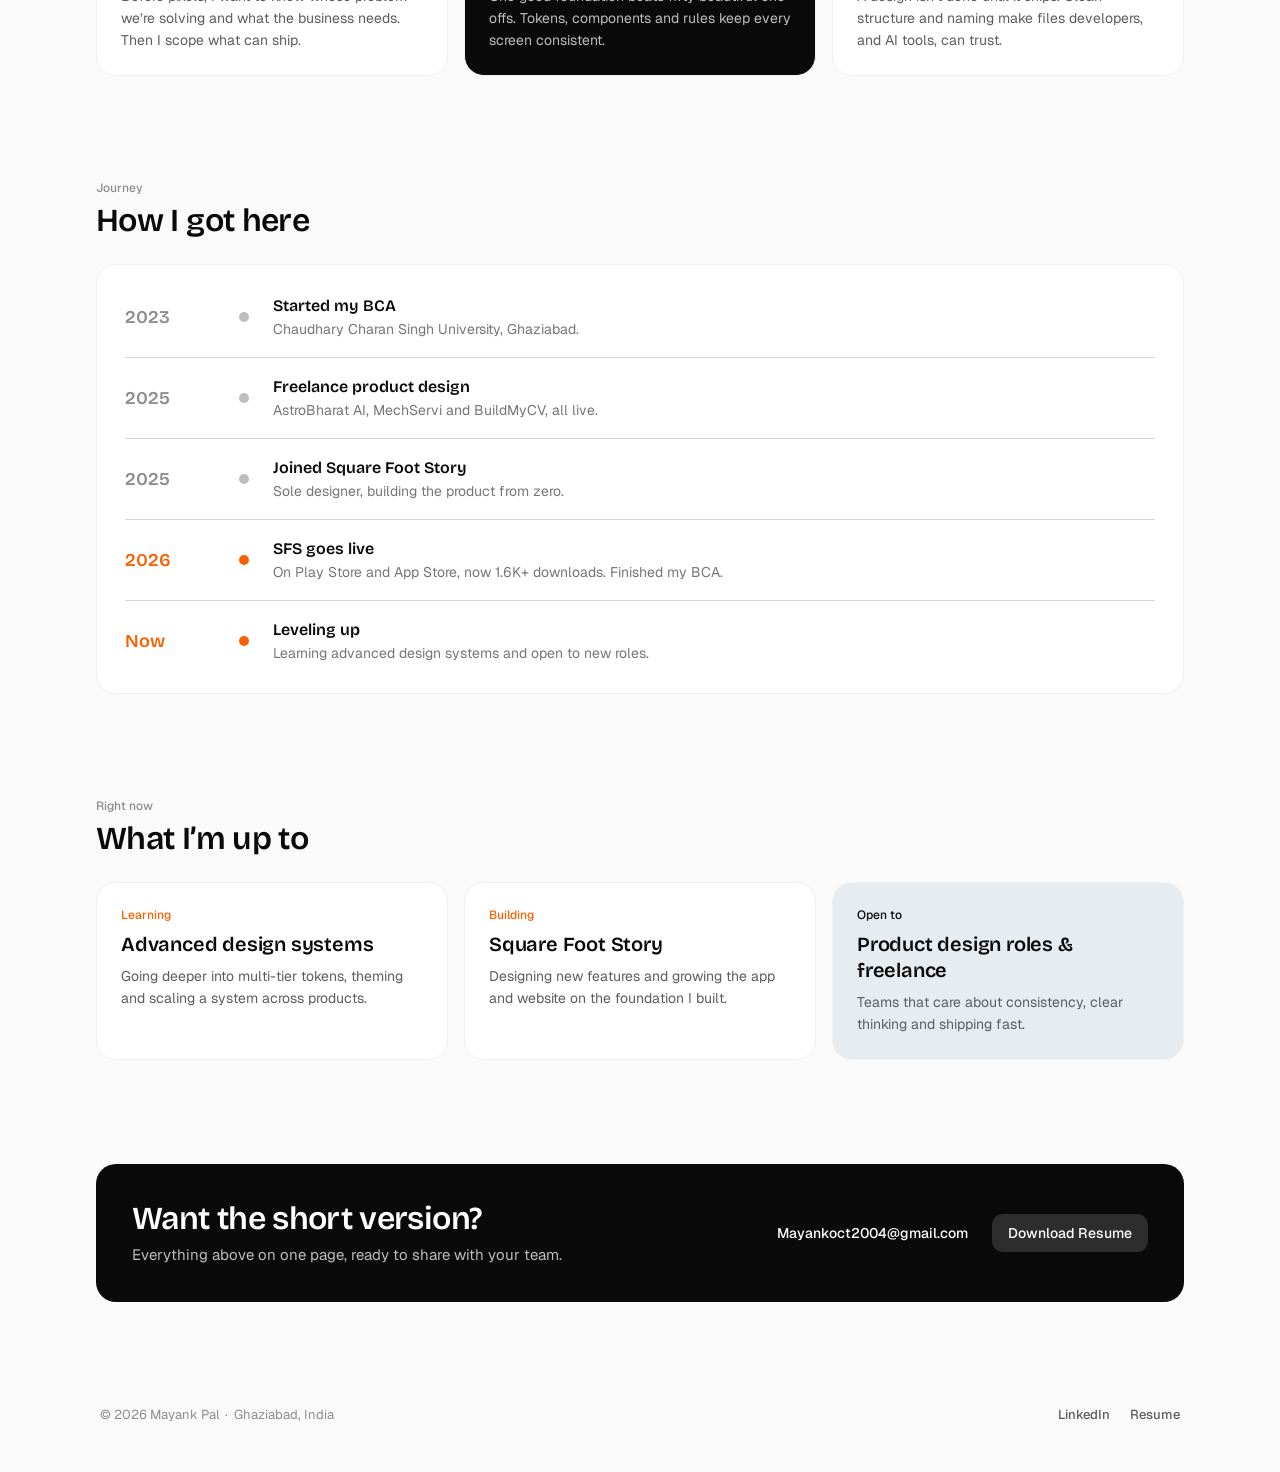
==== commit cc6822cb: "About: remove carousel arrows Co-Authored-By: Claude Opus 5.5 <noreply@anthropic.com>" ====
--- a/about.html
+++ b/about.html
@@ -59,7 +59,7 @@
 
         <!-- Photo carousel (Figma component set 336:3354, Count=5): one photo per slide.
              To add or swap a photo, save it in assets/images/about/ (1024 × 800 works best)
-             and add or edit a <li class="carousel__slide"> line. Dots and arrows update on their own. -->
+             and add or edit a <li class="carousel__slide"> line. The dots update on their own. -->
         <section class="carousel about-hero__carousel" data-carousel aria-label="Photos of Mayank" tabindex="0">
           <ul class="carousel__track">
             <li class="carousel__slide"><img class="carousel__image" src="assets/images/about/photo-1.webp" alt="Mayank standing on a cricket ground in a black polo shirt" draggable="false"></li>
@@ -68,8 +68,6 @@
             <li class="carousel__slide"><img class="carousel__image" src="assets/images/about/photo-4.webp" alt="Mayank at his desk editing on a monitor, captioned “Friday looked like this”" draggable="false" loading="lazy"></li>
             <li class="carousel__slide"><img class="carousel__image" src="assets/images/about/photo-5.webp" alt="A desk at night with a monitor and a glowing lamp" draggable="false" loading="lazy"></li>
           </ul>
-          <button class="carousel__arrow carousel__arrow--prev" type="button" aria-label="Previous photo">←</button>
-          <button class="carousel__arrow carousel__arrow--next" type="button" aria-label="Next photo">→</button>
           <div class="carousel__dots"></div>
         </section>
       </section>
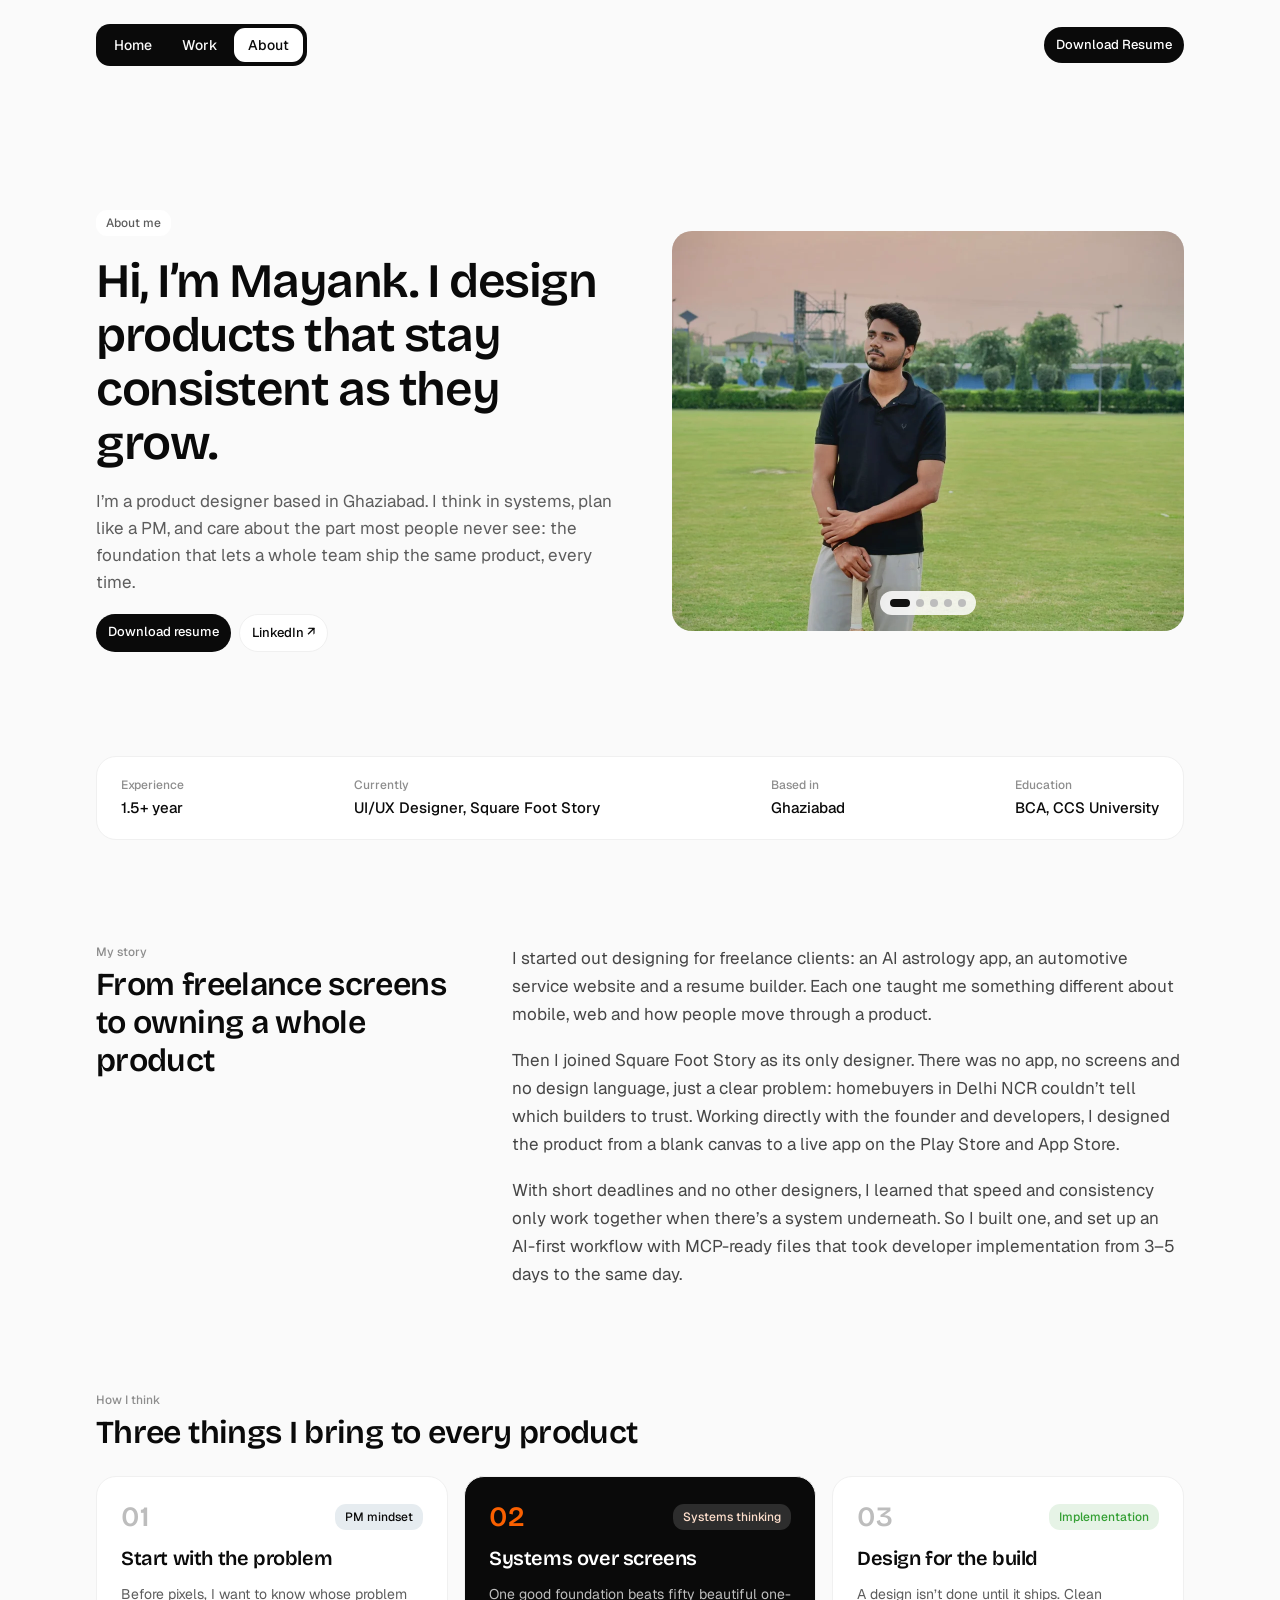
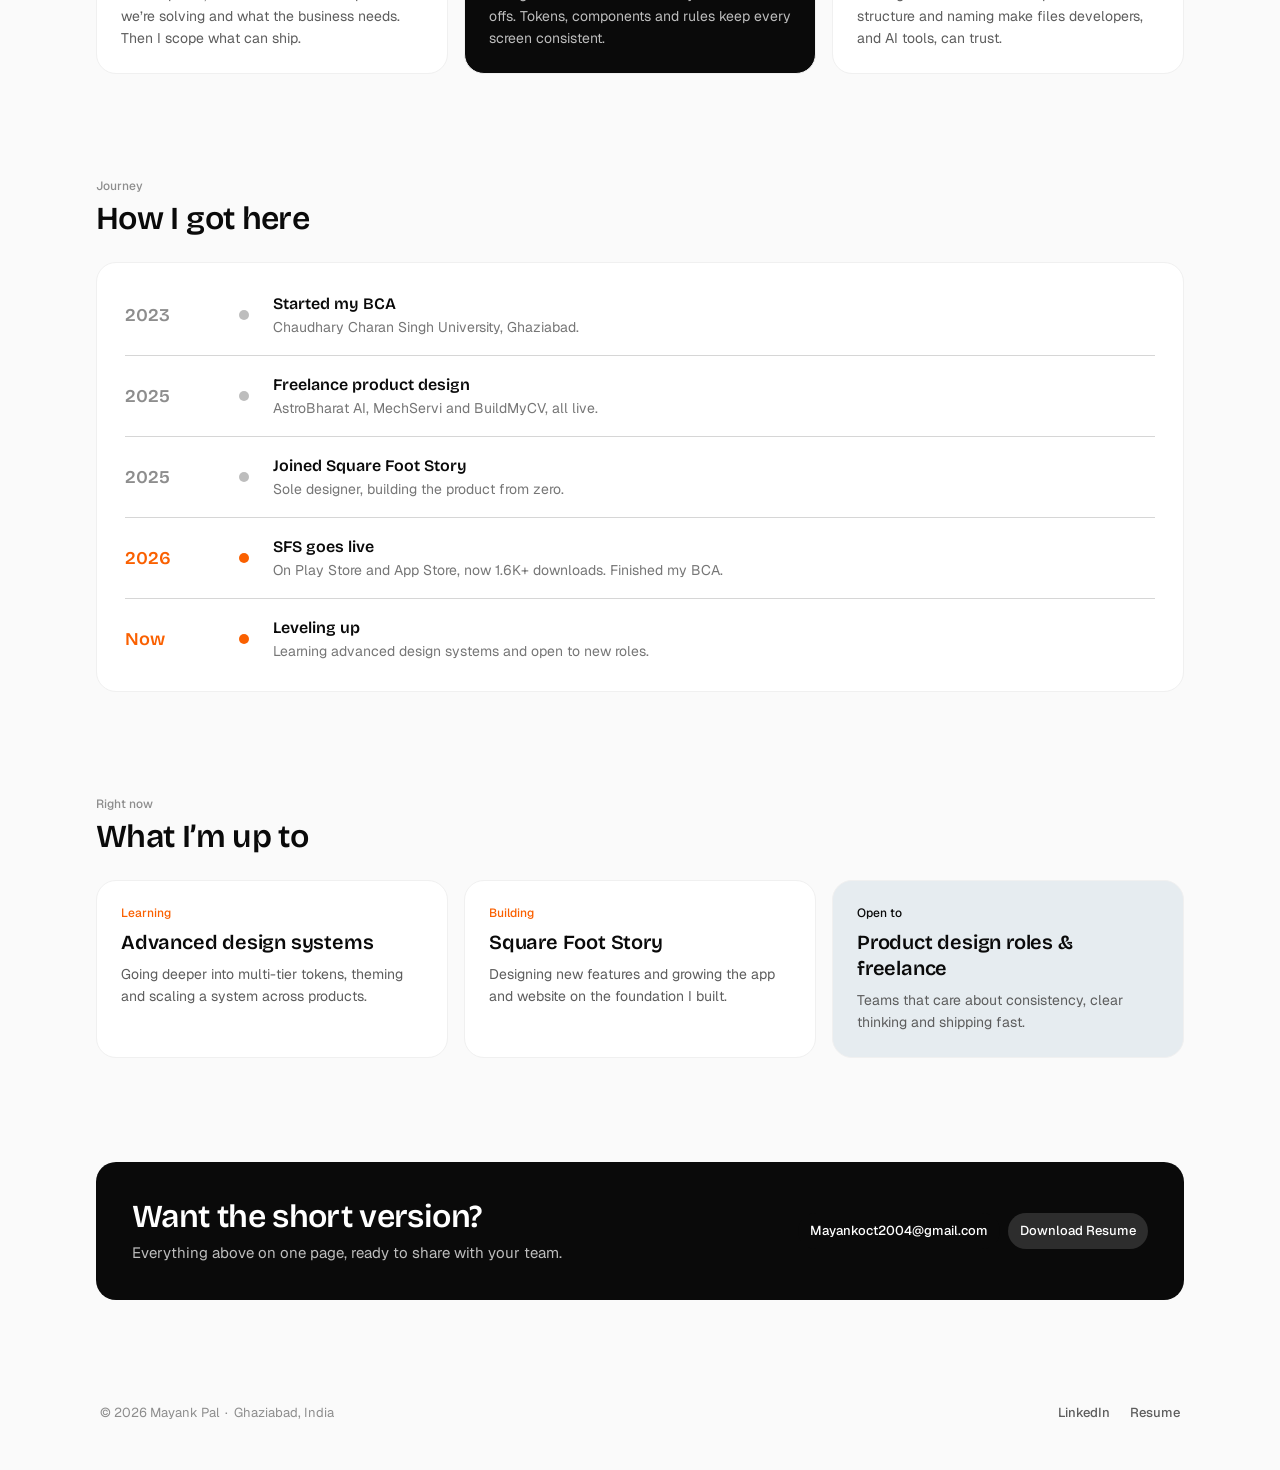
==== commit 40e93cff: "Buttons: new pill design with orange hover fill (Figma 412:17019) Co-Authored-By: Claude Sonnet 5.5 " ====
--- a/about.html
+++ b/about.html
@@ -40,7 +40,7 @@
         <a class="nav__tab" href="index.html#work">Work</a>
         <a class="nav__tab" href="about.html" aria-current="page">About</a>
       </nav>
-      <a class="button button--primary button--pill" href="https://drive.google.com/file/d/1pGfPo5S6tZQHNDvkSLIIHLWtFSm-3a2L/view?usp=sharing" target="_blank" rel="noopener">Download Resume</a>
+      <a class="button button--primary" href="https://drive.google.com/file/d/1pGfPo5S6tZQHNDvkSLIIHLWtFSm-3a2L/view?usp=sharing" target="_blank" rel="noopener">Download Resume</a>
     </header>
 
     <main class="page__main">
@@ -185,7 +185,7 @@
           <p class="about-cta__description">Everything above on one page, ready to share with your team.</p>
         </div>
         <div class="button-group">
-          <a class="button button--primary button--pill" href="mailto:Mayankoct2004@gmail.com">Mayankoct2004@gmail.com</a>
+          <a class="button button--primary" href="mailto:Mayankoct2004@gmail.com">Mayankoct2004@gmail.com</a>
           <a class="button about-cta__download" href="https://drive.google.com/file/d/1pGfPo5S6tZQHNDvkSLIIHLWtFSm-3a2L/view?usp=sharing" target="_blank" rel="noopener">Download Resume</a>
         </div>
       </section>
--- a/css/base/tokens.css
+++ b/css/base/tokens.css
@@ -3,6 +3,7 @@
 :root {
   /* ---------- Colour palette (names match the Figma design system) ---------- */
   --color-white: #FFFFFF;
+  --color-black: #000000;
 
   --color-grey-50: #FAFAFA;
   --color-grey-100: #D6D6D6;
@@ -260,4 +261,14 @@
 
   /* ---------- Motion ---------- */
   --ease-in-out: cubic-bezier(0.5, 0, 0.5, 1);
+  --ease-out-expo: cubic-bezier(0.16, 1, 0.3, 1);
+  --ease-in-out-quart: cubic-bezier(0.76, 0, 0.24, 1);
+  --ease-overshoot: cubic-bezier(0.34, 1.56, 0.64, 1);
+
+  /* ---------- Preloader (Figma 405:17006, 1440 × 931 frames) ---------- */
+  --preloader-word-width: 77.64vw;   /* the "Mynk" vector is 1118px wide in a 1440px frame */
+  --preloader-word-offset-x: 0.73vw; /* 10.5px right of centre */
+  --preloader-word-offset-y: 1.9vw;  /* 27.4px below centre */
+  --preloader-label-edge: 64px;
+  --preloader-label-bottom: 54px;
 }
--- a/css/components/buttons.css
+++ b/css/components/buttons.css
@@ -1,19 +1,51 @@
 /* Buttons and button-style links. */
 
 .button {
+  position: relative;
   display: inline-flex;
   justify-content: center;
-  padding: var(--space-9) var(--space-16);
-  border-radius: var(--radius-12);
-  font-size: var(--font-size-14);
+  overflow: hidden;          /* clips the orange fill to the button's rounded shape */
+  isolation: isolate;        /* keeps the fill behind the text but above the button colour */
+  padding: var(--space-8) var(--space-12);
+  border-radius: var(--radius-round);
+  font-size: var(--font-size-13);
   font-weight: var(--font-weight-medium);
   line-height: 20px;
   white-space: nowrap;
-  transition: opacity 0.2s, transform 0.2s;
+  transition: color 0.3s var(--ease-out-expo), transform 0.2s;
 }
 
-.button:hover {
-  opacity: 0.85;
+/* Hover fill (Figma 412:17019): an orange circle grows out of the bottom centre until it covers the button */
+.button::before {
+  content: "";
+  position: absolute;
+  bottom: 0;
+  left: 50%;
+  z-index: -1;
+  width: 160%;
+  aspect-ratio: 1;
+  border-radius: var(--radius-round);
+  background: var(--color-orange-900);
+  translate: -50% 50%;
+  scale: 0;
+  transition: scale 0.5s var(--ease-out-expo);
+}
+
+@media (hover: hover) {
+  .button:hover,
+  .button:focus-visible {
+    color: var(--color-white);
+    /* Once the circle has covered the button, make the button itself orange too, so no thin
+       edge of the old colour shows around the rounded corners */
+    background-color: var(--color-orange-900);
+    border-color: var(--color-orange-900);
+    transition: color 0.3s var(--ease-out-expo), transform 0.2s, background-color 0s 0.4s;
+  }
+
+  .button:hover::before,
+  .button:focus-visible::before {
+    scale: 1;
+  }
 }
 
 .button:active {
@@ -39,11 +71,6 @@
   color: var(--color-text);
 }
 
-/* Fully rounded ends */
-.button--pill {
-  border-radius: 240px;
-}
-
 /* A row of buttons */
 .button-group {
   display: flex;
--- a/css/pages/about.css
+++ b/css/pages/about.css
@@ -355,7 +355,6 @@
 /* Download button: charcoal on the black panel */
 .about-cta__download {
   background: var(--color-grey-800);
-  border-radius: var(--radius-11);
   color: var(--color-white);
 }
 
